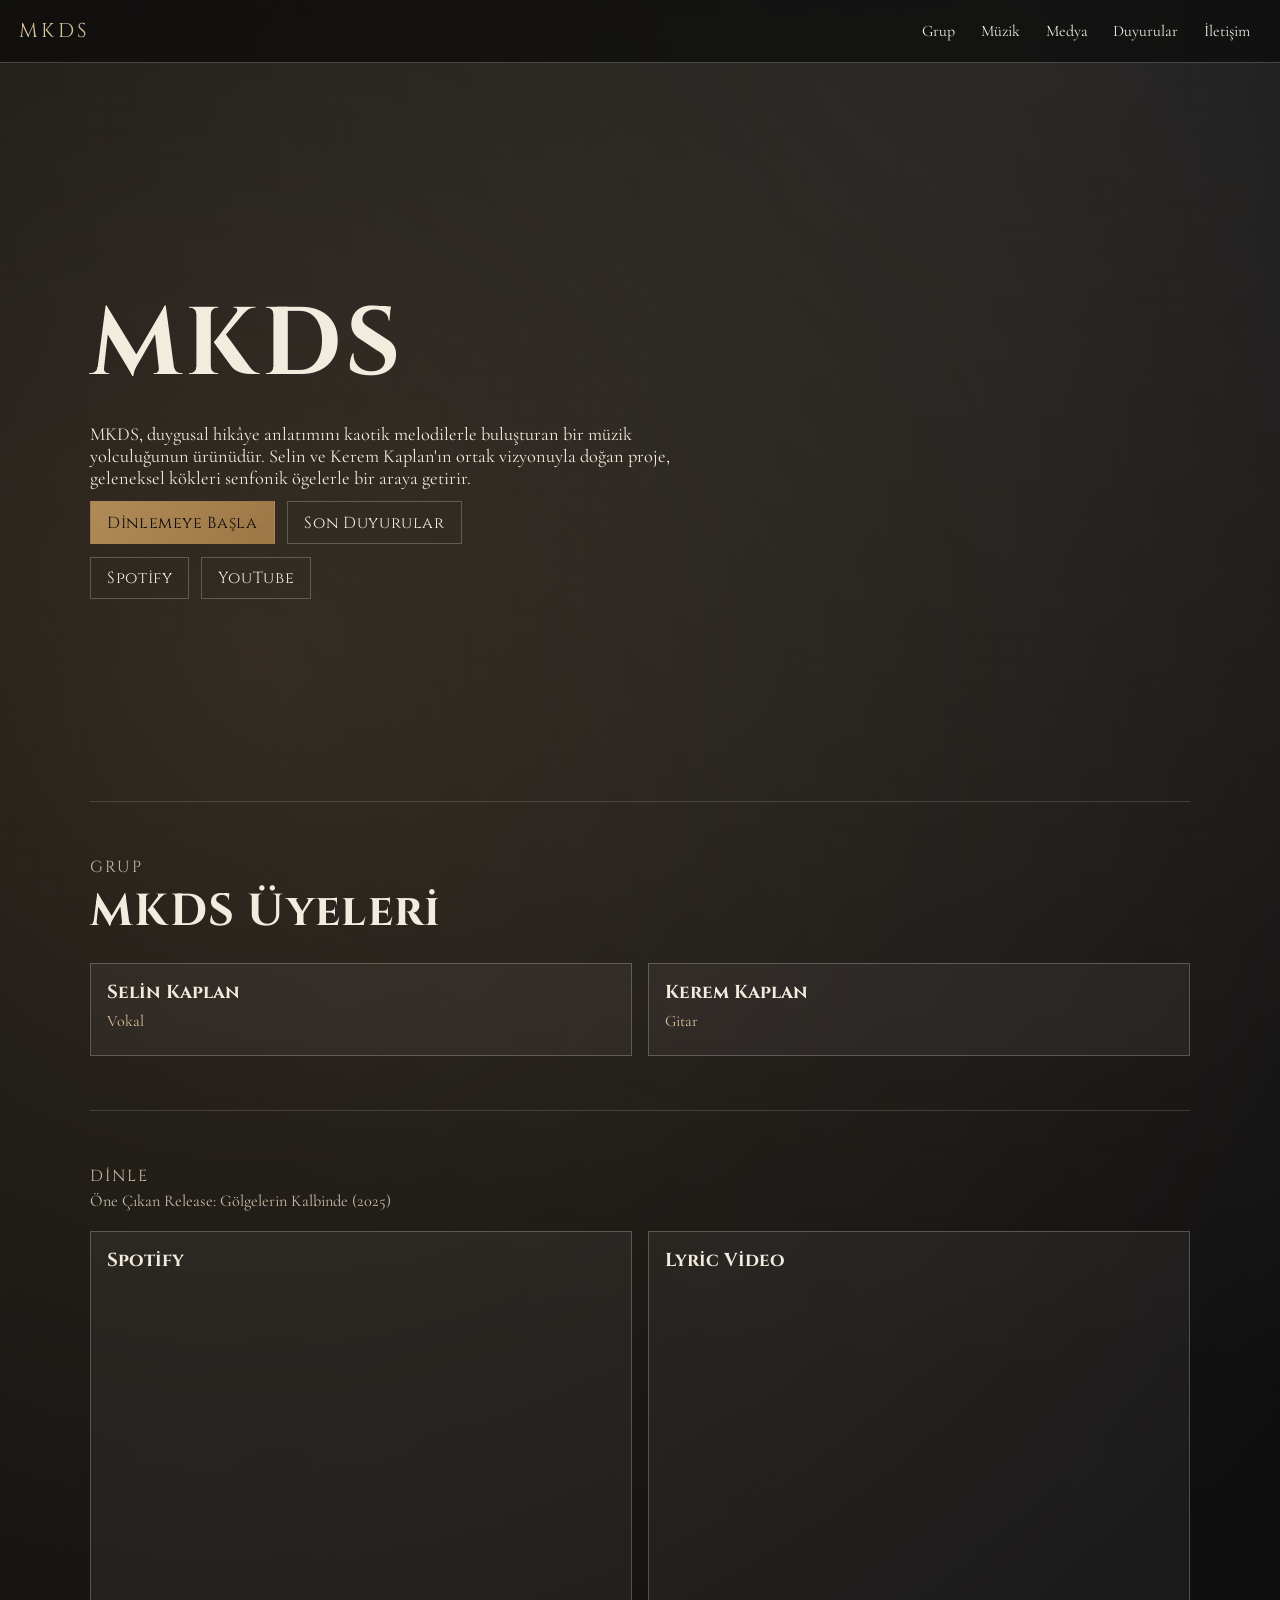
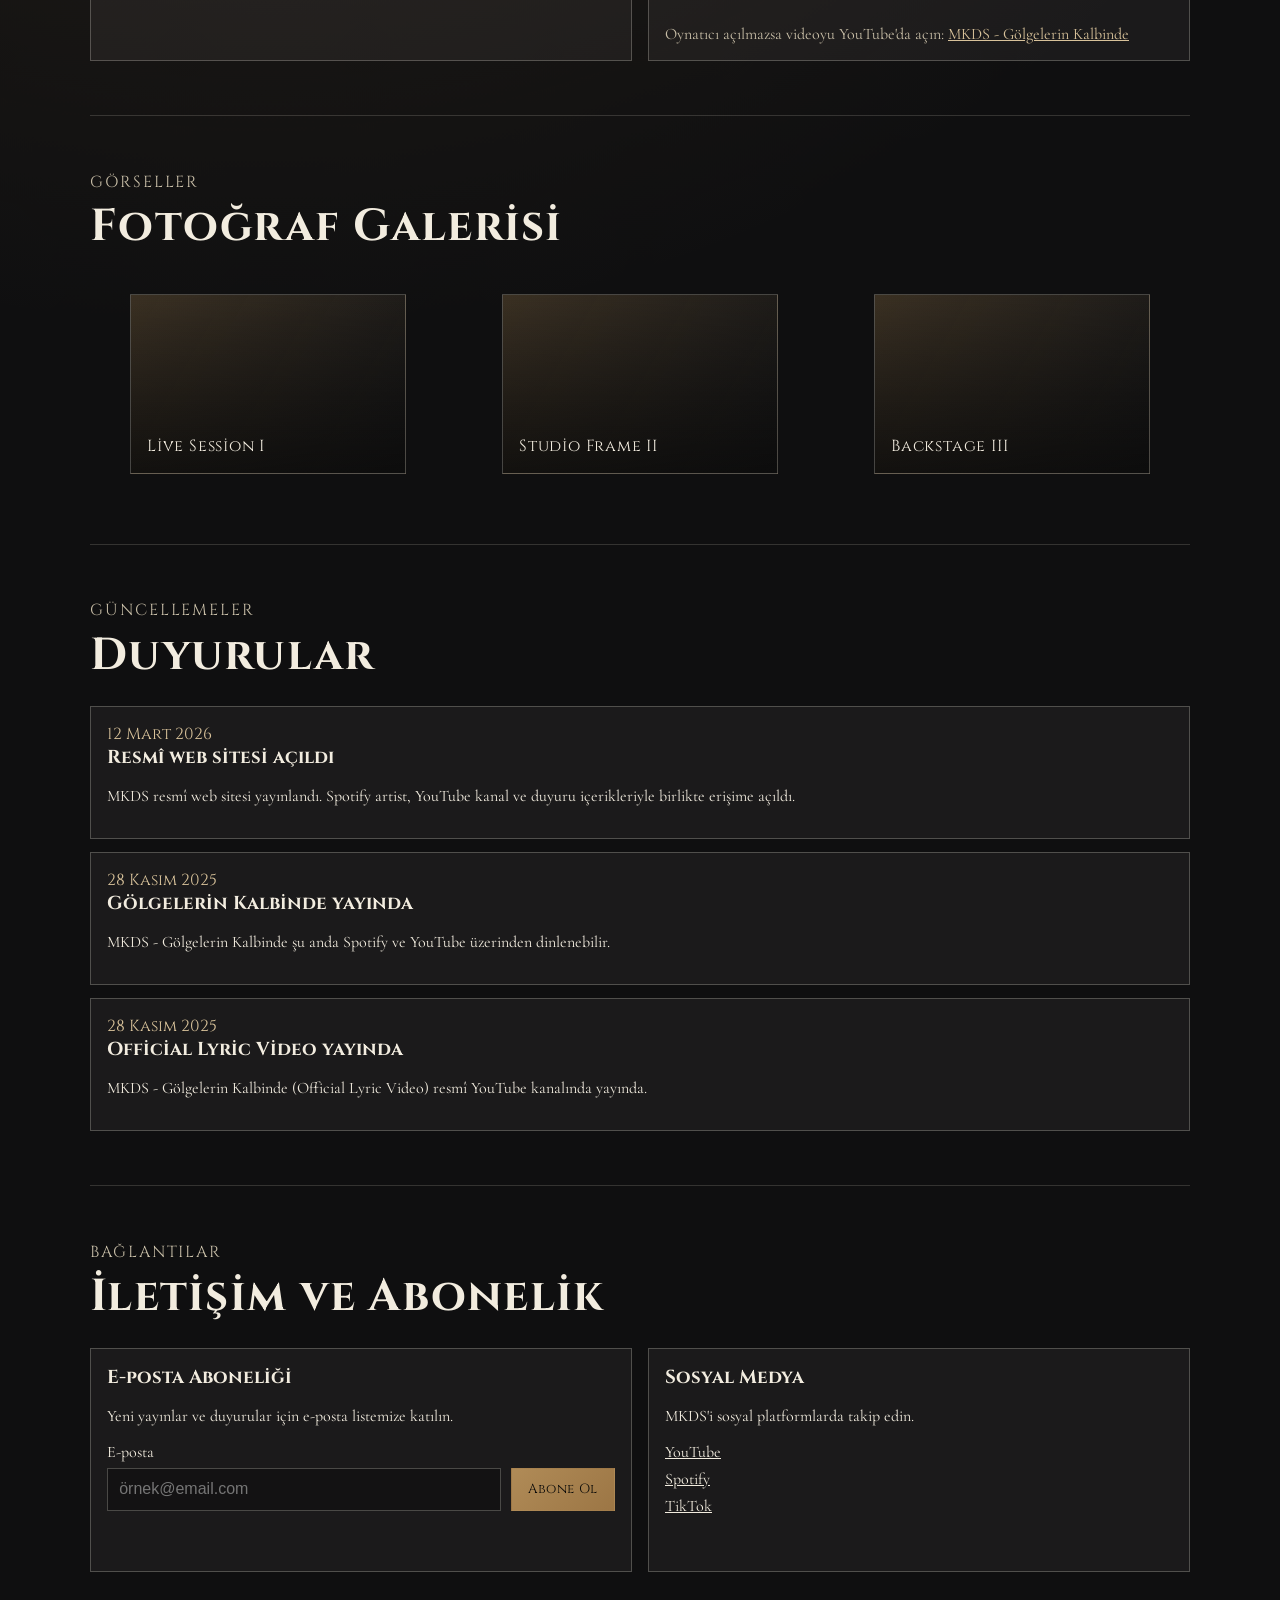
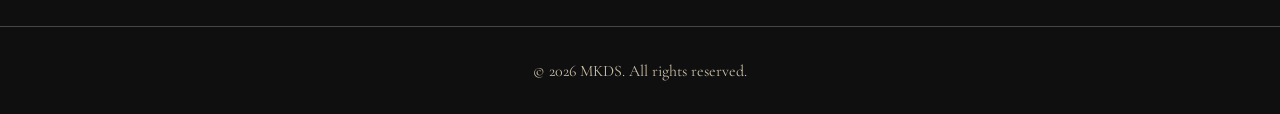
==== index.html @ f1f8e4e7 "init" ====
<!DOCTYPE html>
<html lang="tr">
  <head>
    <meta charset="UTF-8" />
    <meta name="viewport" content="width=device-width, initial-scale=1.0" />
    <title>MKDS | Official Website</title>
    <meta
      name="description"
      content="MKDS resmî web sitesi. Senfonik Rock, Metal ve Gothic Rock sound'unu modern, lüks ve minimalist bir estetikle keşfedin. Güncel release: Gölgelerin Kalbinde."
    />
    <meta property="og:title" content="MKDS | Official Website" />
    <meta
      property="og:description"
      content="Kerem Kaplan ve Selin Kaplan'dan oluşan MKDS'nin resmî web sitesi."
    />
    <meta property="og:type" content="website" />
    <link rel="preconnect" href="https://fonts.googleapis.com" />
    <link rel="preconnect" href="https://fonts.gstatic.com" crossorigin />
    <link
      href="https://fonts.googleapis.com/css2?family=Cinzel:wght@400;600;700&family=Cormorant+Garamond:wght@400;500;600&display=swap"
      rel="stylesheet"
    />
    <link rel="stylesheet" href="styles.css" />
  </head>
  <body>
    <div class="page-noise" aria-hidden="true"></div>

    <header class="site-header">
      <a class="brand" href="#home" aria-label="MKDS Ana Sayfa">MKDS</a>
      <button class="menu-toggle" aria-label="Menüyü aç" aria-expanded="false">Menü</button>
      <nav class="site-nav" id="site-nav">
        <a href="#about">Grup</a>
        <a href="#music">Müzik</a>
        <a href="#media">Medya</a>
        <a href="#news">Duyurular</a>
        <a href="#contact">İletişim</a>
      </nav>
    </header>

    <main>
      <section id="home" class="hero">
        <h1>MKDS</h1>
        <p class="intro">
          MKDS, duygusal hikâye anlatımını kaotik melodilerle buluşturan bir
          müzik yolculuğunun ürünüdür. Selin ve Kerem Kaplan'ın ortak
          vizyonuyla doğan proje, geleneksel kökleri senfonik ögelerle bir
          araya getirir.
        </p>
        <div class="hero-actions">
          <a class="btn btn-primary" href="#music" data-scroll="center">Dinlemeye Başla</a>
          <a class="btn btn-ghost" href="#news">Son Duyurular</a>
        </div>
        <div class="stream-links">
          <a
            class="btn btn-ghost"
            href="https://open.spotify.com/artist/7FyP5l0zH3TikS6r4cDyst"
            target="_blank"
            rel="noopener noreferrer"
            >Spotify</a
          >
          <a
            class="btn btn-ghost"
            href="https://www.youtube.com/@MKDSresmi"
            target="_blank"
            rel="noopener noreferrer"
            >YouTube</a
          >
        </div>
      </section>

      <section id="about" class="section section-about">
        <div class="section-head">
          <p class="kicker">Grup</p>
          <h2>MKDS Üyeleri</h2>
        </div>
        <div class="members-grid">
          <article class="member-card">
            <h3>Selin Kaplan</h3>
            <p class="role">Vokal</p>
          </article>
          <article class="member-card">
            <h3>Kerem Kaplan</h3>
            <p class="role">Gitar</p>
          </article>
        </div>
      </section>

      <section id="music" class="section section-music">
        <div class="section-head">
          <p class="kicker">Dinle</p>
          <p class="statline">
            Öne Çıkan Release: Gölgelerin Kalbinde (2025)
          </p>
        </div>

        <div class="players-grid">
          <article class="player-card">
            <h3>Spotify</h3>
            <iframe
              title="MKDS Spotify Player"
              src="https://open.spotify.com/embed/artist/7FyP5l0zH3TikS6r4cDyst?utm_source=generator"
              allow="autoplay; clipboard-write; encrypted-media; fullscreen; picture-in-picture"
              loading="lazy"
            ></iframe>
          </article>

          <article class="player-card">
            <h3>Lyric Video</h3>
            <iframe
              title="MKDS YouTube Video Oynatıcı"
              src="https://www.youtube.com/embed/zkQ07N_m800?rel=0&modestbranding=1&playsinline=1"
              allow="accelerometer; autoplay; clipboard-write; encrypted-media; gyroscope; picture-in-picture; web-share"
              loading="lazy"
            ></iframe>
            <p class="player-note">
              Oynatıcı açılmazsa videoyu YouTube'da açın:
              <a
                href="https://youtu.be/zkQ07N_m800?si=PoK_KjJR5RHM0DH9"
                target="_blank"
                rel="noopener noreferrer"
                >MKDS - Gölgelerin Kalbinde</a
              >
            </p>
          </article>
        </div>
      </section>

      <section id="media" class="section section-media">
        <div class="section-head">
          <p class="kicker">Görseller</p>
          <h2>Fotoğraf Galerisi</h2>
        </div>
        <div class="gallery-grid" aria-label="MKDS görsel galerisi">
          <figure class="media-tile"><figcaption>Live Session I</figcaption></figure>
          <figure class="media-tile"><figcaption>Studio Frame II</figcaption></figure>
          <figure class="media-tile"><figcaption>Backstage III</figcaption></figure>
        </div>
      </section>

      <section id="news" class="section section-news">
        <div class="section-head">
          <p class="kicker">Güncellemeler</p>
          <h2>Duyurular</h2>
        </div>
        <div class="news-list" id="news-list"></div>
      </section>

      <section id="contact" class="section section-contact">
        <div class="section-head">
          <p class="kicker">Bağlantılar</p>
          <h2>İletişim ve Abonelik</h2>
        </div>

        <div class="contact-grid">
          <article class="contact-card">
            <h3>E-posta Aboneliği</h3>
            <p>Yeni yayınlar ve duyurular için e-posta listemize katılın.</p>
            <form id="subscribe-form" novalidate>
              <label for="email">E-posta</label>
              <div class="field-row">
                <input
                  id="email"
                  type="email"
                  name="email"
                  placeholder="örnek@email.com"
                  required
                />
                <button type="submit" class="btn btn-primary">Abone Ol</button>
              </div>
              <p id="form-feedback" aria-live="polite"></p>
            </form>
          </article>

          <article class="contact-card">
            <h3>Sosyal Medya</h3>
            <p>MKDS'i sosyal platformlarda takip edin.</p>
            <ul class="social-list">
              <li>
                <a
                  href="https://www.youtube.com/@MKDSresmi"
                  target="_blank"
                  rel="noopener noreferrer"
                  aria-label="YouTube"
                  >YouTube</a
                >
              </li>
              <li>
                <a
                  href="https://open.spotify.com/artist/7FyP5l0zH3TikS6r4cDyst"
                  target="_blank"
                  rel="noopener noreferrer"
                  aria-label="Spotify"
                  >Spotify</a
                >
              </li>
              <li>
                <a
                  href="https://tiktok.com/@mkdsresmi"
                  target="_blank"
                  rel="noopener noreferrer"
                  aria-label="TikTok"
                  >TikTok</a
                >
              </li>
            </ul>
          </article>
        </div>
      </section>
    </main>

    <footer class="site-footer">
      <p>© 2026 MKDS. All rights reserved.</p>
    </footer>

    <script src="script.js"></script>
  </body>
</html>
---- styles.css ----
:root {
  --bg-main: #0f0f10;
  --bg-soft: #171719;
  --panel: rgba(240, 235, 223, 0.05);
  --line: rgba(240, 235, 223, 0.25);
  --text-main: #f2ecdf;
  --text-muted: #c9bfa8;
  --accent: #b08b57;
  --accent-2: #d8c29a;
  --danger: #d36363;
  --success: #7ab67a;
}

* {
  box-sizing: border-box;
}

html,
body {
  margin: 0;
  padding: 0;
  background:
    radial-gradient(circle at 20% 20%, rgba(176, 139, 87, 0.2), transparent 45%),
    radial-gradient(circle at 80% 0%, rgba(120, 120, 120, 0.2), transparent 40%),
    var(--bg-main);
  color: var(--text-main);
  font-family: "Cormorant Garamond", serif;
  scroll-behavior: smooth;
}

.page-noise {
  position: fixed;
  inset: 0;
  pointer-events: none;
  opacity: 0.15;
  background-image: radial-gradient(rgba(255, 255, 255, 0.08) 0.6px, transparent 0.6px);
  background-size: 3px 3px;
}

.site-header {
  position: sticky;
  top: 0;
  z-index: 30;
  display: flex;
  align-items: center;
  justify-content: space-between;
  padding: 0.9rem 1.2rem;
  backdrop-filter: blur(8px);
  background: rgba(10, 10, 10, 0.7);
  border-bottom: 1px solid var(--line);
}

.brand {
  font-family: "Cinzel", serif;
  font-size: 1.25rem;
  letter-spacing: 0.2rem;
  text-decoration: none;
  color: var(--accent-2);
}

.menu-toggle {
  border: 1px solid var(--line);
  color: var(--text-main);
  background: transparent;
  padding: 0.4rem 0.7rem;
  font-family: "Cinzel", serif;
  text-transform: uppercase;
}

.site-nav {
  position: absolute;
  right: 1.2rem;
  top: 3.4rem;
  display: none;
  flex-direction: column;
  background: var(--bg-soft);
  border: 1px solid var(--line);
  min-width: 170px;
}

.site-nav.open {
  display: flex;
}

.site-nav a {
  color: var(--text-main);
  text-decoration: none;
  padding: 0.65rem 0.9rem;
  border-bottom: 1px solid rgba(240, 235, 223, 0.08);
}

.site-nav a:hover {
  background: rgba(176, 139, 87, 0.12);
}

main {
  width: min(1100px, 92%);
  margin: 0 auto;
}

.hero {
  min-height: 82vh;
  display: grid;
  align-content: center;
  gap: 0.8rem;
  padding: 2.8rem 0 1.8rem;
}

.kicker {
  margin: 0;
  font-family: "Cinzel", serif;
  color: var(--text-muted);
  letter-spacing: 0.12rem;
  text-transform: uppercase;
}

h1,
h2,
h3 {
  margin: 0;
  font-family: "Cinzel", serif;
}

h1 {
  font-size: clamp(2.8rem, 8vw, 6rem);
  letter-spacing: 0.25rem;
}

h2 {
  font-size: clamp(1.8rem, 4vw, 2.8rem);
  letter-spacing: 0.08rem;
}

.tagline {
  margin: 0;
  color: var(--accent-2);
  font-size: clamp(1rem, 2.4vw, 1.4rem);
}

.intro {
  margin: 0;
  max-width: 620px;
  font-size: 1.15rem;
}

.hero-actions {
  display: flex;
  flex-wrap: wrap;
  gap: 0.8rem;
}

.stream-links {
  display: flex;
  flex-wrap: wrap;
  gap: 0.7rem;
}

.btn {
  text-decoration: none;
  border: 1px solid var(--line);
  padding: 0.58rem 1rem;
  color: var(--text-main);
  font-family: "Cinzel", serif;
  letter-spacing: 0.04rem;
}

.btn-primary {
  background: linear-gradient(135deg, var(--accent), #9c7645);
  color: #0c0b09;
  border-color: transparent;
}

.btn-ghost {
  background: transparent;
}

.section {
  padding: 3.4rem 0;
  border-top: 1px solid rgba(240, 235, 223, 0.16);
  scroll-margin-top: 88px;
}

#music {
  scroll-margin-top: 88px;
}

.section-head {
  margin-bottom: 1.3rem;
  display: grid;
  gap: 0.2rem;
}

.statline {
  margin: 0;
  color: var(--text-muted);
  font-size: 1.02rem;
}

.members-grid,
.players-grid,
.gallery-grid,
.contact-grid {
  display: grid;
  gap: 1rem;
}

.member-card,
.player-card,
.contact-card,
.media-tile,
.news-item {
  border: 1px solid var(--line);
  background: var(--panel);
  padding: 1rem;
}

.role {
  color: var(--accent-2);
  margin: 0.35rem 0 0.5rem;
}

.player-card iframe {
  width: 100%;
  border: 0;
  min-height: 320px;
  margin-top: 0.8rem;
}

.player-note {
  margin: 0.8rem 0 0;
  color: var(--text-muted);
}

.player-note a {
  color: var(--accent-2);
}

.gallery-grid {
  grid-template-columns: repeat(1, minmax(0, 1fr));
}

.media-tile {
  min-height: 180px;
  display: grid;
  align-content: end;
  background:
    linear-gradient(180deg, rgba(10, 10, 10, 0.1), rgba(10, 10, 10, 0.8)),
    linear-gradient(120deg, rgba(176, 139, 87, 0.3), rgba(255, 255, 255, 0.03));
}

.media-tile figcaption {
  font-family: "Cinzel", serif;
  letter-spacing: 0.05rem;
}

.news-list {
  display: grid;
  gap: 0.8rem;
}

.news-item time {
  color: var(--accent-2);
  font-family: "Cinzel", serif;
}

.field-row {
  margin-top: 0.4rem;
  display: grid;
  grid-template-columns: 1fr;
  gap: 0.6rem;
}

input[type="email"] {
  width: 100%;
  border: 1px solid var(--line);
  background: rgba(10, 10, 10, 0.45);
  color: var(--text-main);
  padding: 0.7rem;
  font-size: 1rem;
}

#form-feedback {
  min-height: 1.2rem;
  margin-top: 0.55rem;
}

#form-feedback.error {
  color: var(--danger);
}

#form-feedback.success {
  color: var(--success);
}

.social-list {
  margin: 0;
  padding: 0;
  list-style: none;
  display: grid;
  gap: 0.45rem;
}

.social-list a {
  color: var(--text-main);
}

.site-footer {
  border-top: 1px solid var(--line);
  padding: 1.1rem;
  text-align: center;
  color: var(--text-muted);
}

@media (min-width: 760px) {
  .menu-toggle {
    display: none;
  }

  .site-nav {
    position: static;
    display: flex;
    flex-direction: row;
    gap: 0.2rem;
    border: 0;
    min-width: auto;
    background: transparent;
  }

  .site-nav a {
    border: 0;
    padding: 0.4rem 0.7rem;
  }

  .members-grid,
  .players-grid,
  .contact-grid {
    grid-template-columns: repeat(2, minmax(0, 1fr));
  }

  .gallery-grid {
    grid-template-columns: repeat(3, minmax(0, 1fr));
  }

  .field-row {
    grid-template-columns: 1fr auto;
  }
}
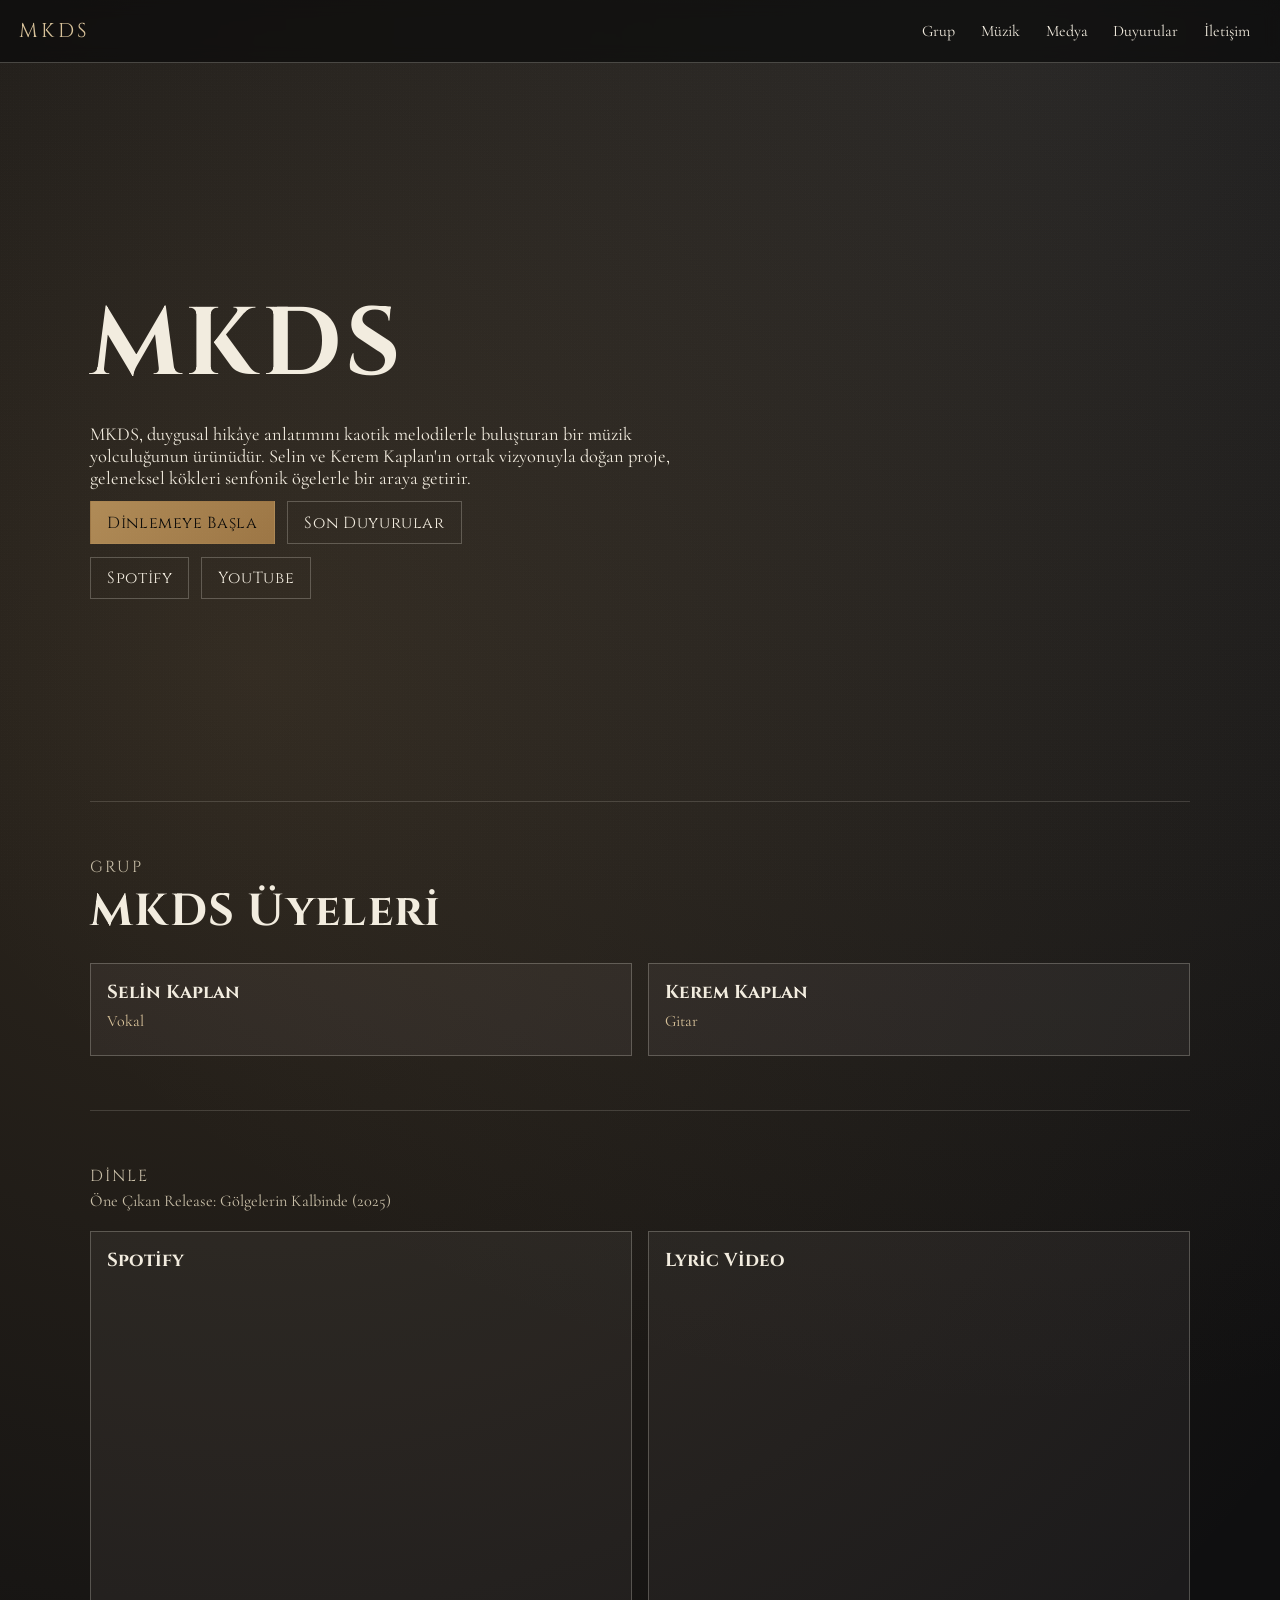
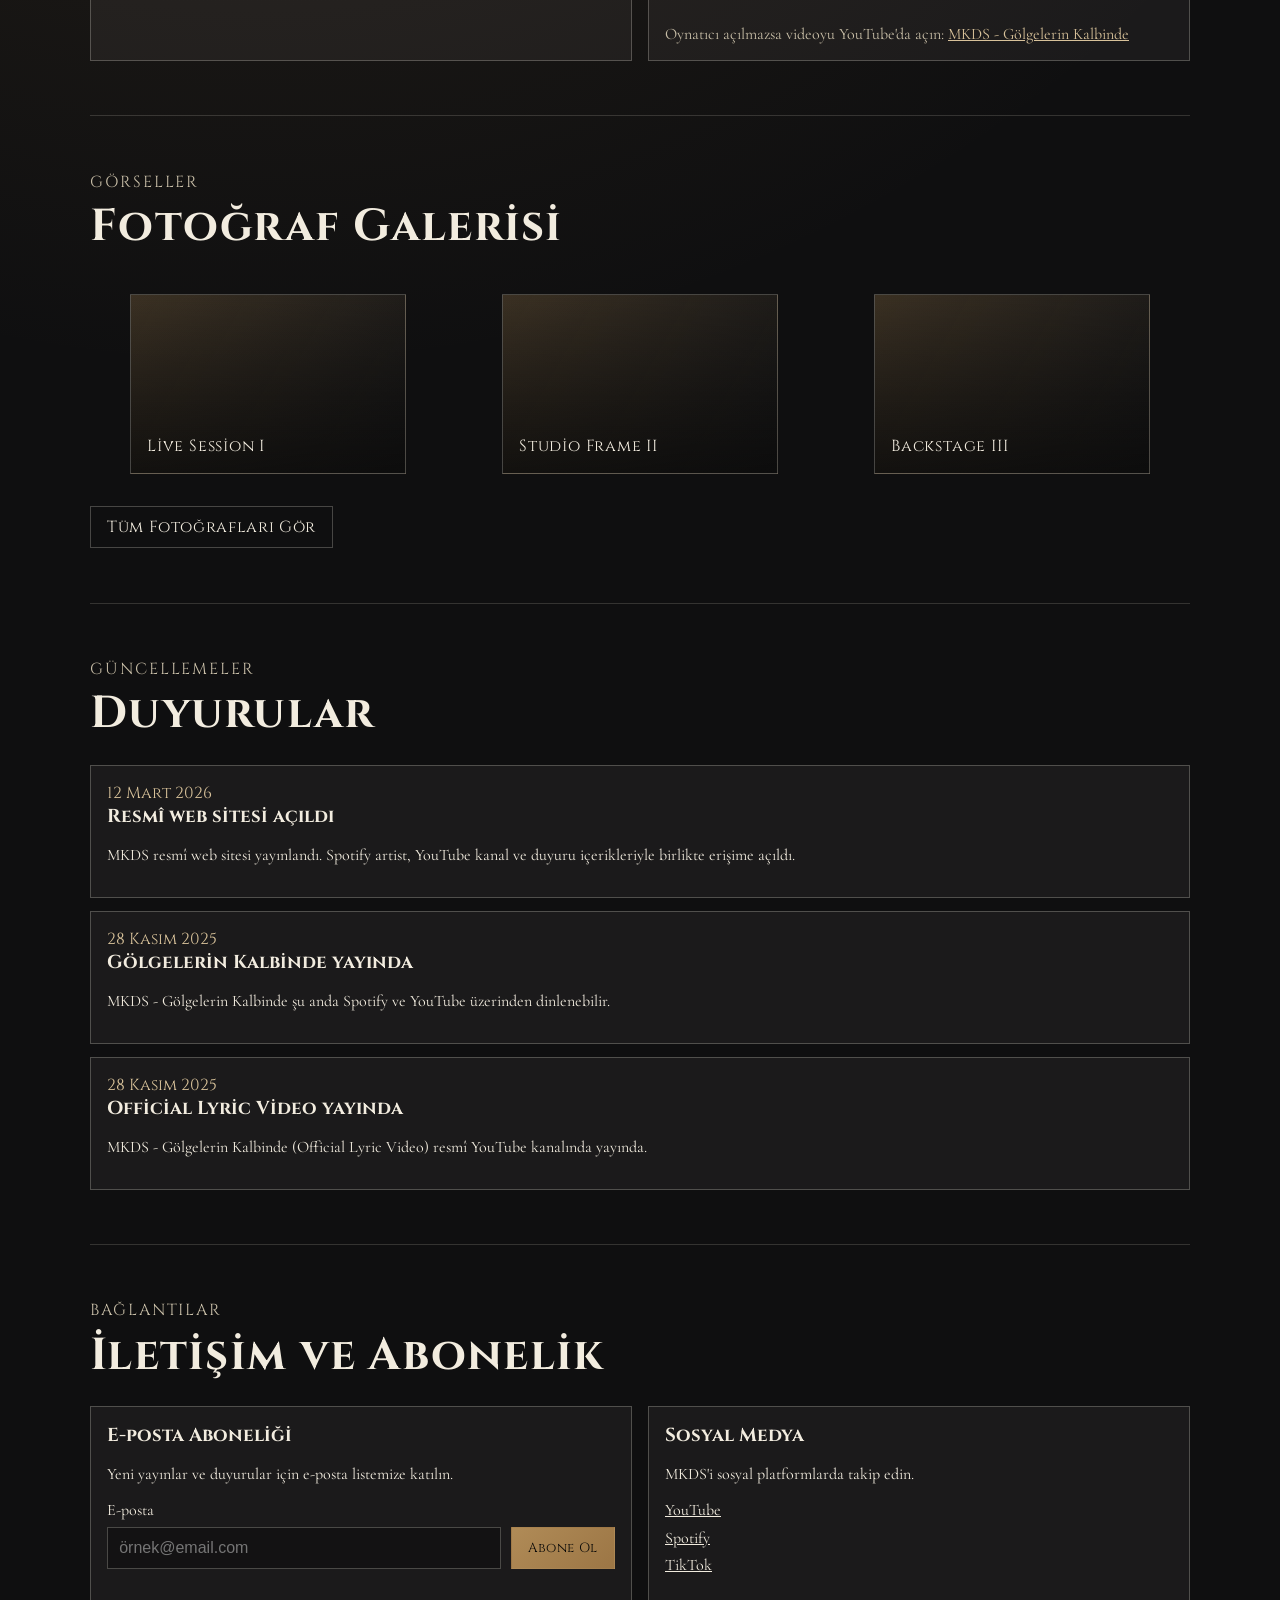
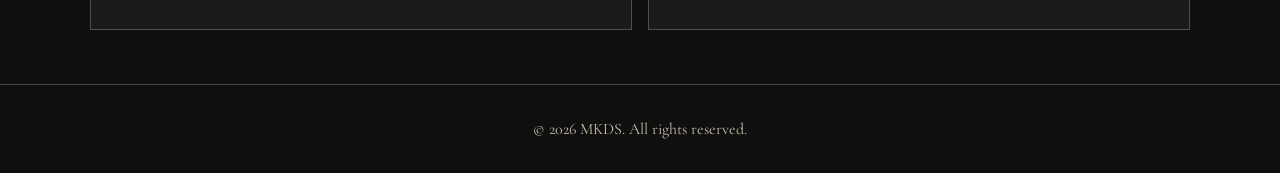
==== commit 9615760f: "Add photo gallery page and enhance gallery section with links and styles" ====
--- a/index.html
+++ b/index.html
@@ -131,10 +131,17 @@
           <h2>Fotoğraf Galerisi</h2>
         </div>
         <div class="gallery-grid" aria-label="MKDS görsel galerisi">
-          <figure class="media-tile"><figcaption>Live Session I</figcaption></figure>
-          <figure class="media-tile"><figcaption>Studio Frame II</figcaption></figure>
-          <figure class="media-tile"><figcaption>Backstage III</figcaption></figure>
-        </div>
+          <a class="media-link" href="gallery.html" aria-label="Fotoğraf galerisine git">
+            <figure class="media-tile"><figcaption>Live Session I</figcaption></figure>
+          </a>
+          <a class="media-link" href="gallery.html" aria-label="Fotoğraf galerisine git">
+            <figure class="media-tile"><figcaption>Studio Frame II</figcaption></figure>
+          </a>
+          <a class="media-link" href="gallery.html" aria-label="Fotoğraf galerisine git">
+            <figure class="media-tile"><figcaption>Backstage III</figcaption></figure>
+          </a>
+        </div>
+        <a class="btn btn-ghost media-cta" href="gallery.html">Tüm Fotoğrafları Gör</a>
       </section>
 
       <section id="news" class="section section-news">
--- a/styles.css
+++ b/styles.css
@@ -239,6 +239,25 @@
   grid-template-columns: repeat(1, minmax(0, 1fr));
 }
 
+.media-link {
+  text-decoration: none;
+  color: inherit;
+}
+
+.media-link .media-tile {
+  transition: transform 220ms ease, border-color 220ms ease;
+}
+
+.media-link:hover .media-tile {
+  transform: translateY(-4px);
+  border-color: var(--accent-2);
+}
+
+.media-cta {
+  display: inline-block;
+  margin-top: 1rem;
+}
+
 .media-tile {
   min-height: 180px;
   display: grid;
@@ -309,6 +328,36 @@
   padding: 1.1rem;
   text-align: center;
   color: var(--text-muted);
+}
+
+.gallery-page {
+  width: min(1200px, 92%);
+  margin: 0 auto;
+  padding: 2.6rem 0 3.2rem;
+}
+
+.gallery-page-grid {
+  display: grid;
+  gap: 1rem;
+  grid-template-columns: repeat(1, minmax(0, 1fr));
+}
+
+.gallery-photo {
+  margin: 0;
+  border: 1px solid var(--line);
+  background: var(--panel);
+  min-height: 220px;
+  display: grid;
+  align-content: end;
+  padding: 1rem;
+  background-image:
+    linear-gradient(180deg, rgba(10, 10, 10, 0.12), rgba(10, 10, 10, 0.78)),
+    linear-gradient(125deg, rgba(176, 139, 87, 0.32), rgba(255, 255, 255, 0.03));
+}
+
+.gallery-photo figcaption {
+  font-family: "Cinzel", serif;
+  letter-spacing: 0.05rem;
 }
 
 @media (min-width: 760px) {
@@ -341,6 +390,10 @@
     grid-template-columns: repeat(3, minmax(0, 1fr));
   }
 
+  .gallery-page-grid {
+    grid-template-columns: repeat(3, minmax(0, 1fr));
+  }
+
   .field-row {
     grid-template-columns: 1fr auto;
   }
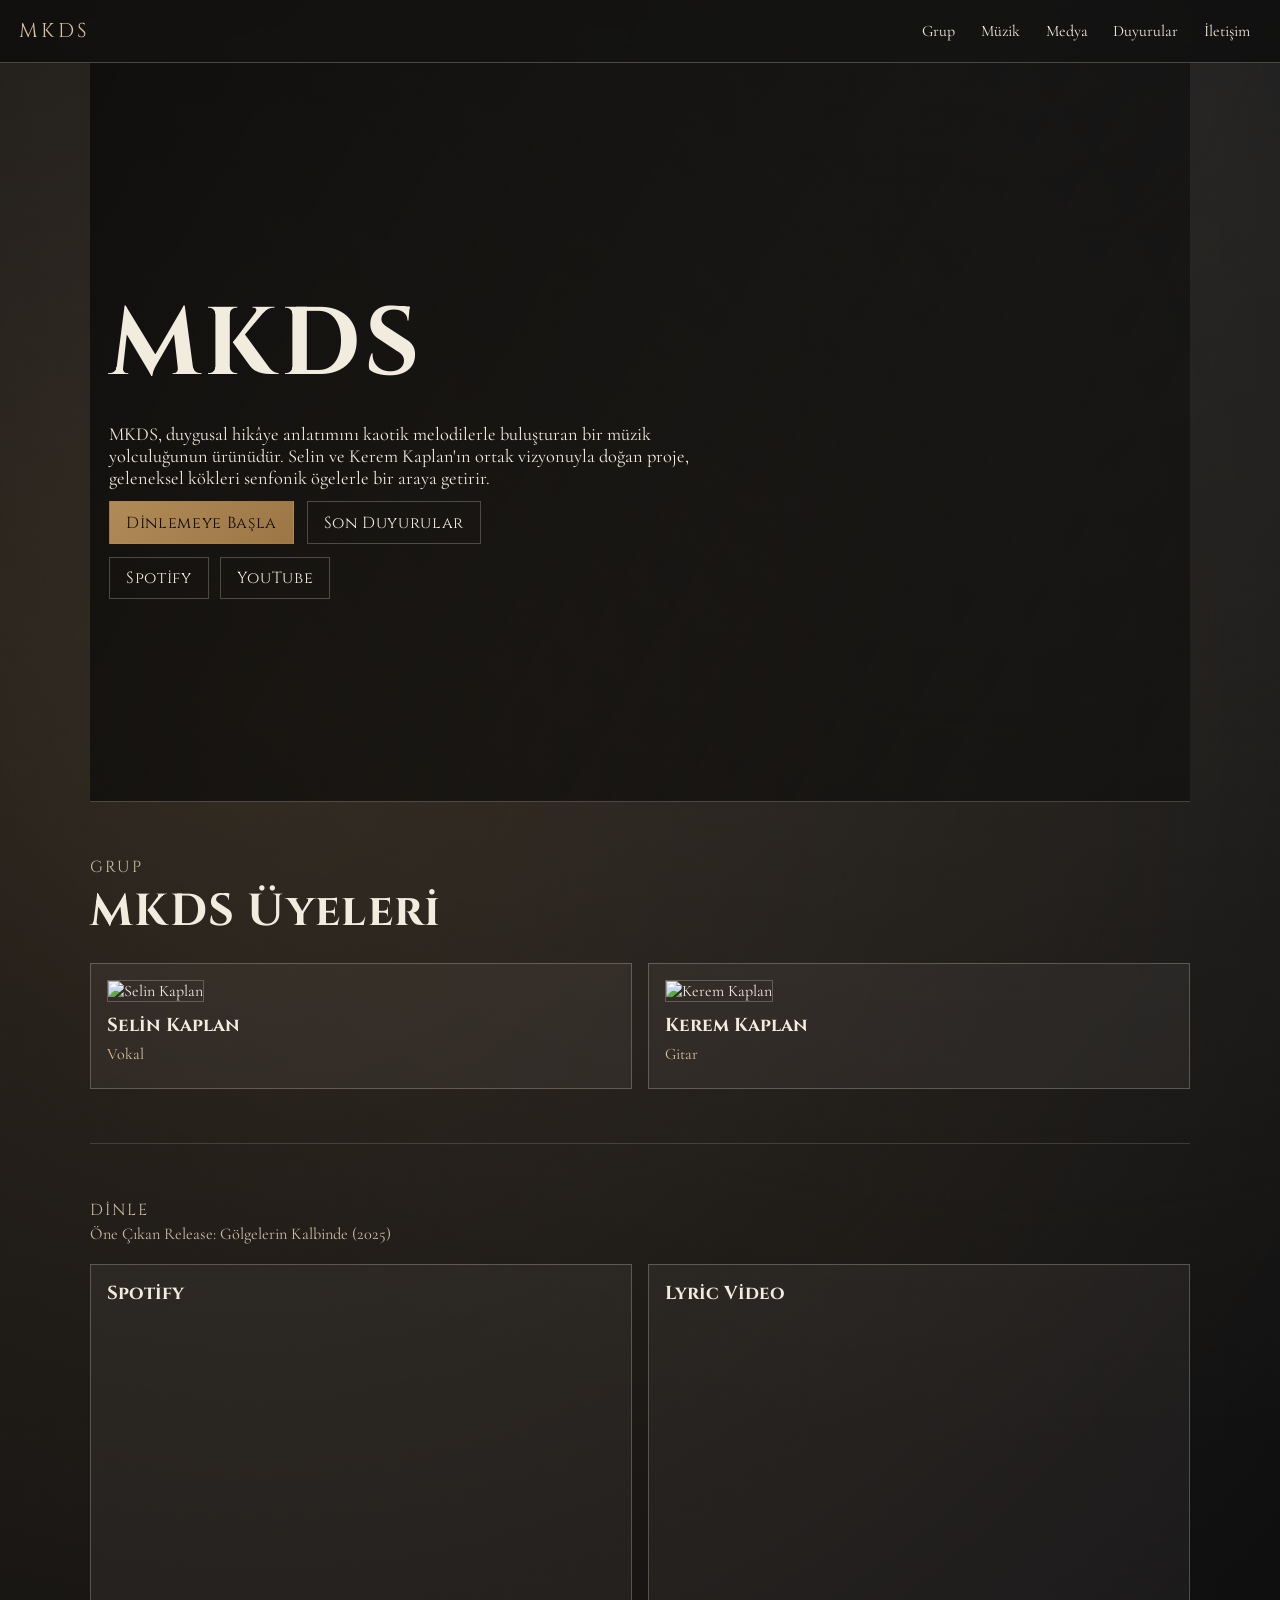
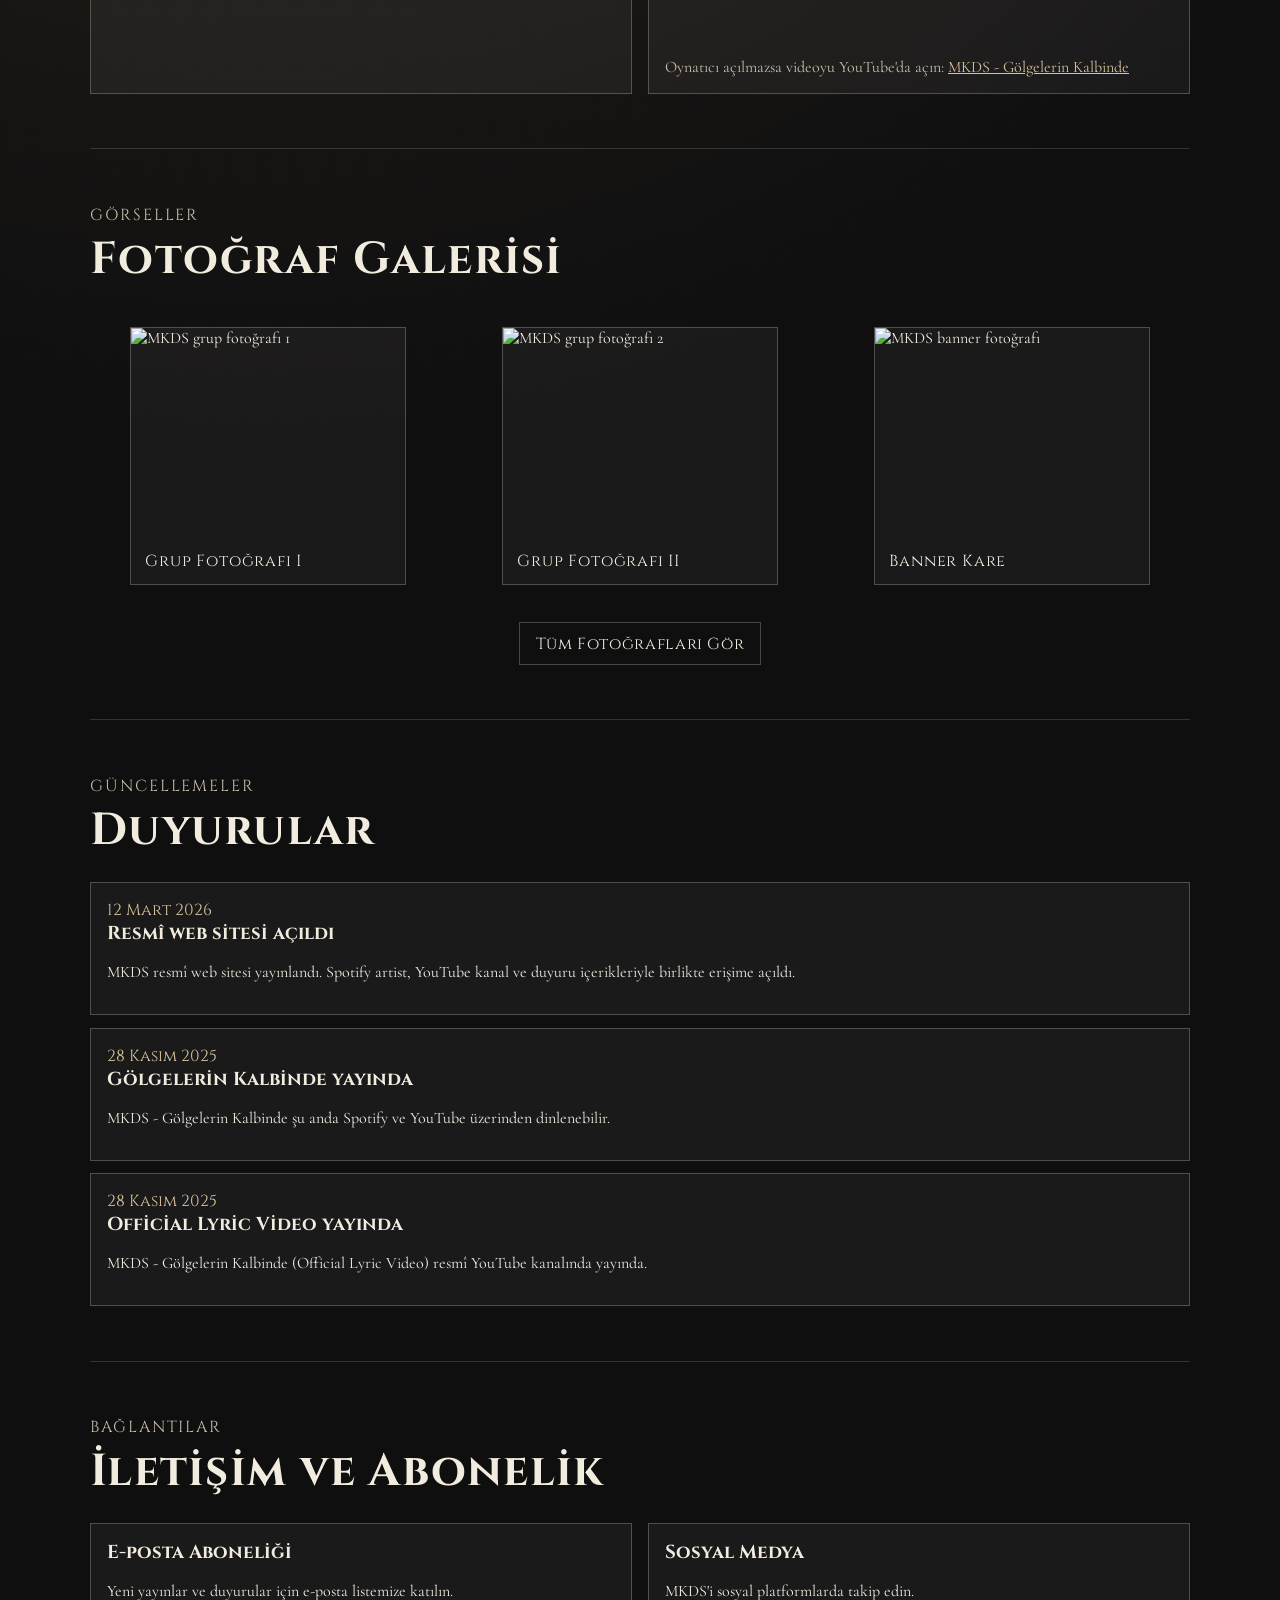
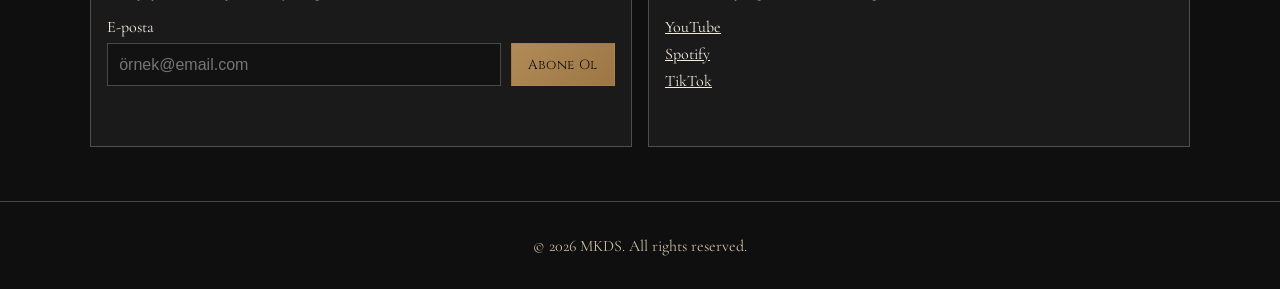
==== commit 5c623804: "Update gallery and index pages with new images and styles" ====
--- a/index.html
+++ b/index.html
@@ -75,10 +75,22 @@
         </div>
         <div class="members-grid">
           <article class="member-card">
+            <img
+              class="member-photo"
+              src="assets/images/selin-kaplan.png"
+              alt="Selin Kaplan"
+              loading="lazy"
+            />
             <h3>Selin Kaplan</h3>
             <p class="role">Vokal</p>
           </article>
           <article class="member-card">
+            <img
+              class="member-photo"
+              src="assets/images/kerem-kaplan.png"
+              alt="Kerem Kaplan"
+              loading="lazy"
+            />
             <h3>Kerem Kaplan</h3>
             <p class="role">Gitar</p>
           </article>
@@ -132,13 +144,22 @@
         </div>
         <div class="gallery-grid" aria-label="MKDS görsel galerisi">
           <a class="media-link" href="gallery.html" aria-label="Fotoğraf galerisine git">
-            <figure class="media-tile"><figcaption>Live Session I</figcaption></figure>
+            <figure class="media-tile">
+              <img src="assets/images/group-1.png" alt="MKDS grup fotoğrafı 1" loading="lazy" />
+              <figcaption>Grup Fotoğrafı I</figcaption>
+            </figure>
           </a>
           <a class="media-link" href="gallery.html" aria-label="Fotoğraf galerisine git">
-            <figure class="media-tile"><figcaption>Studio Frame II</figcaption></figure>
+            <figure class="media-tile">
+              <img src="assets/images/group-2.png" alt="MKDS grup fotoğrafı 2" loading="lazy" />
+              <figcaption>Grup Fotoğrafı II</figcaption>
+            </figure>
           </a>
           <a class="media-link" href="gallery.html" aria-label="Fotoğraf galerisine git">
-            <figure class="media-tile"><figcaption>Backstage III</figcaption></figure>
+            <figure class="media-tile">
+              <img src="assets/images/banner.png" alt="MKDS banner fotoğrafı" loading="lazy" />
+              <figcaption>Banner Kare</figcaption>
+            </figure>
           </a>
         </div>
         <a class="btn btn-ghost media-cta" href="gallery.html">Tüm Fotoğrafları Gör</a>
--- a/styles.css
+++ b/styles.css
@@ -103,7 +103,20 @@
   display: grid;
   align-content: center;
   gap: 0.8rem;
-  padding: 2.8rem 0 1.8rem;
+  padding: 2.8rem 1.2rem 1.8rem;
+  position: relative;
+  isolation: isolate;
+  overflow: hidden;
+}
+
+.hero::before {
+  content: "";
+  position: absolute;
+  inset: 0;
+  z-index: -1;
+  background:
+    linear-gradient(120deg, rgba(8, 8, 8, 0.72), rgba(8, 8, 8, 0.46)),
+    url("assets/images/banner.png") center 32% / cover no-repeat;
 }
 
 .kicker {
@@ -214,6 +227,14 @@
   padding: 1rem;
 }
 
+.member-photo {
+  width: 100%;
+  aspect-ratio: 4 / 5;
+  object-fit: cover;
+  border: 1px solid var(--line);
+  margin-bottom: 0.7rem;
+}
+
 .role {
   color: var(--accent-2);
   margin: 0.35rem 0 0.5rem;
@@ -254,22 +275,30 @@
 }
 
 .media-cta {
-  display: inline-block;
-  margin-top: 1rem;
+  display: block;
+  width: fit-content;
+  margin: 1.35rem auto 0;
 }
 
 .media-tile {
-  min-height: 180px;
-  display: grid;
-  align-content: end;
-  background:
-    linear-gradient(180deg, rgba(10, 10, 10, 0.1), rgba(10, 10, 10, 0.8)),
-    linear-gradient(120deg, rgba(176, 139, 87, 0.3), rgba(255, 255, 255, 0.03));
+  min-height: 0;
+  display: block;
+  overflow: hidden;
+  background: var(--panel);
+  padding: 0;
+}
+
+.media-tile img {
+  width: 100%;
+  height: 210px;
+  object-fit: cover;
+  display: block;
 }
 
 .media-tile figcaption {
   font-family: "Cinzel", serif;
   letter-spacing: 0.05rem;
+  padding: 0.75rem 0.9rem;
 }
 
 .news-list {
@@ -346,18 +375,20 @@
   margin: 0;
   border: 1px solid var(--line);
   background: var(--panel);
-  min-height: 220px;
-  display: grid;
-  align-content: end;
-  padding: 1rem;
-  background-image:
-    linear-gradient(180deg, rgba(10, 10, 10, 0.12), rgba(10, 10, 10, 0.78)),
-    linear-gradient(125deg, rgba(176, 139, 87, 0.32), rgba(255, 255, 255, 0.03));
+  overflow: hidden;
+}
+
+.gallery-photo img {
+  width: 100%;
+  height: 280px;
+  object-fit: cover;
+  display: block;
 }
 
 .gallery-photo figcaption {
   font-family: "Cinzel", serif;
   letter-spacing: 0.05rem;
+  padding: 0.8rem 0.9rem;
 }
 
 @media (min-width: 760px) {
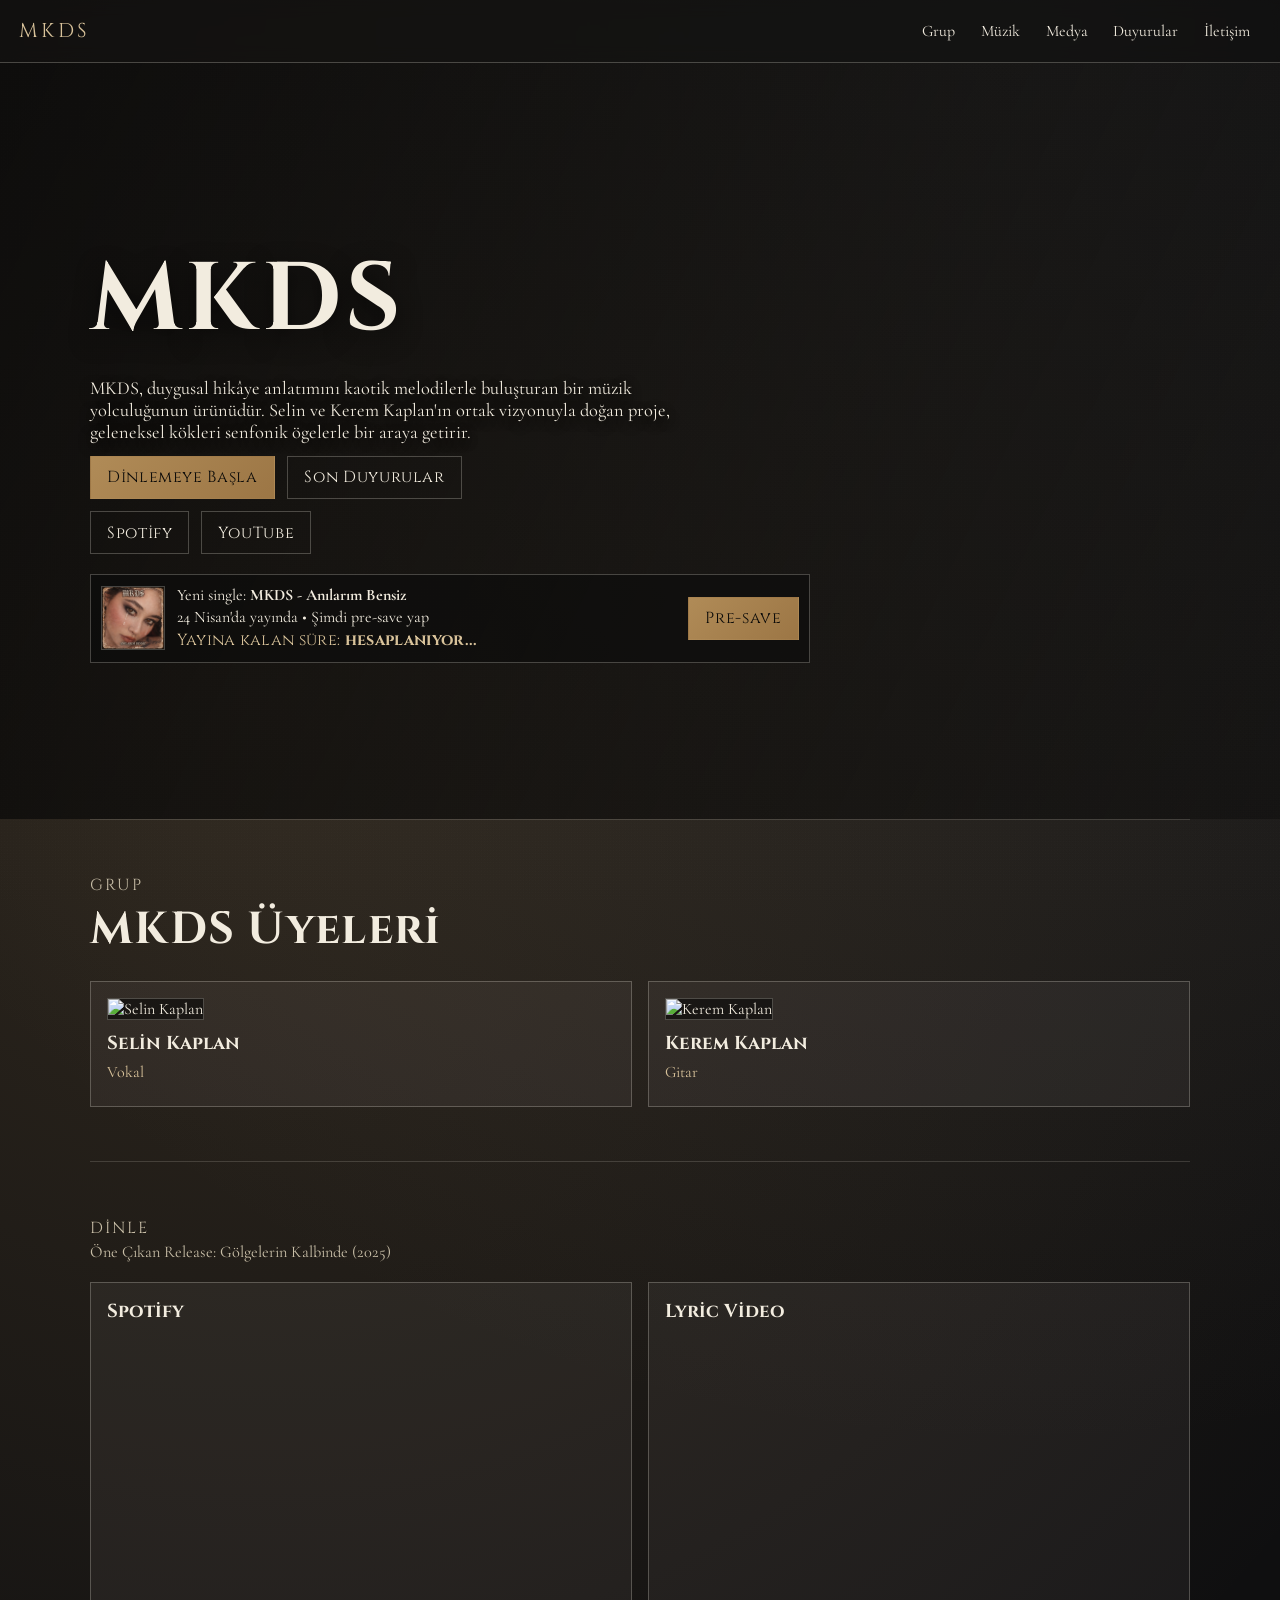
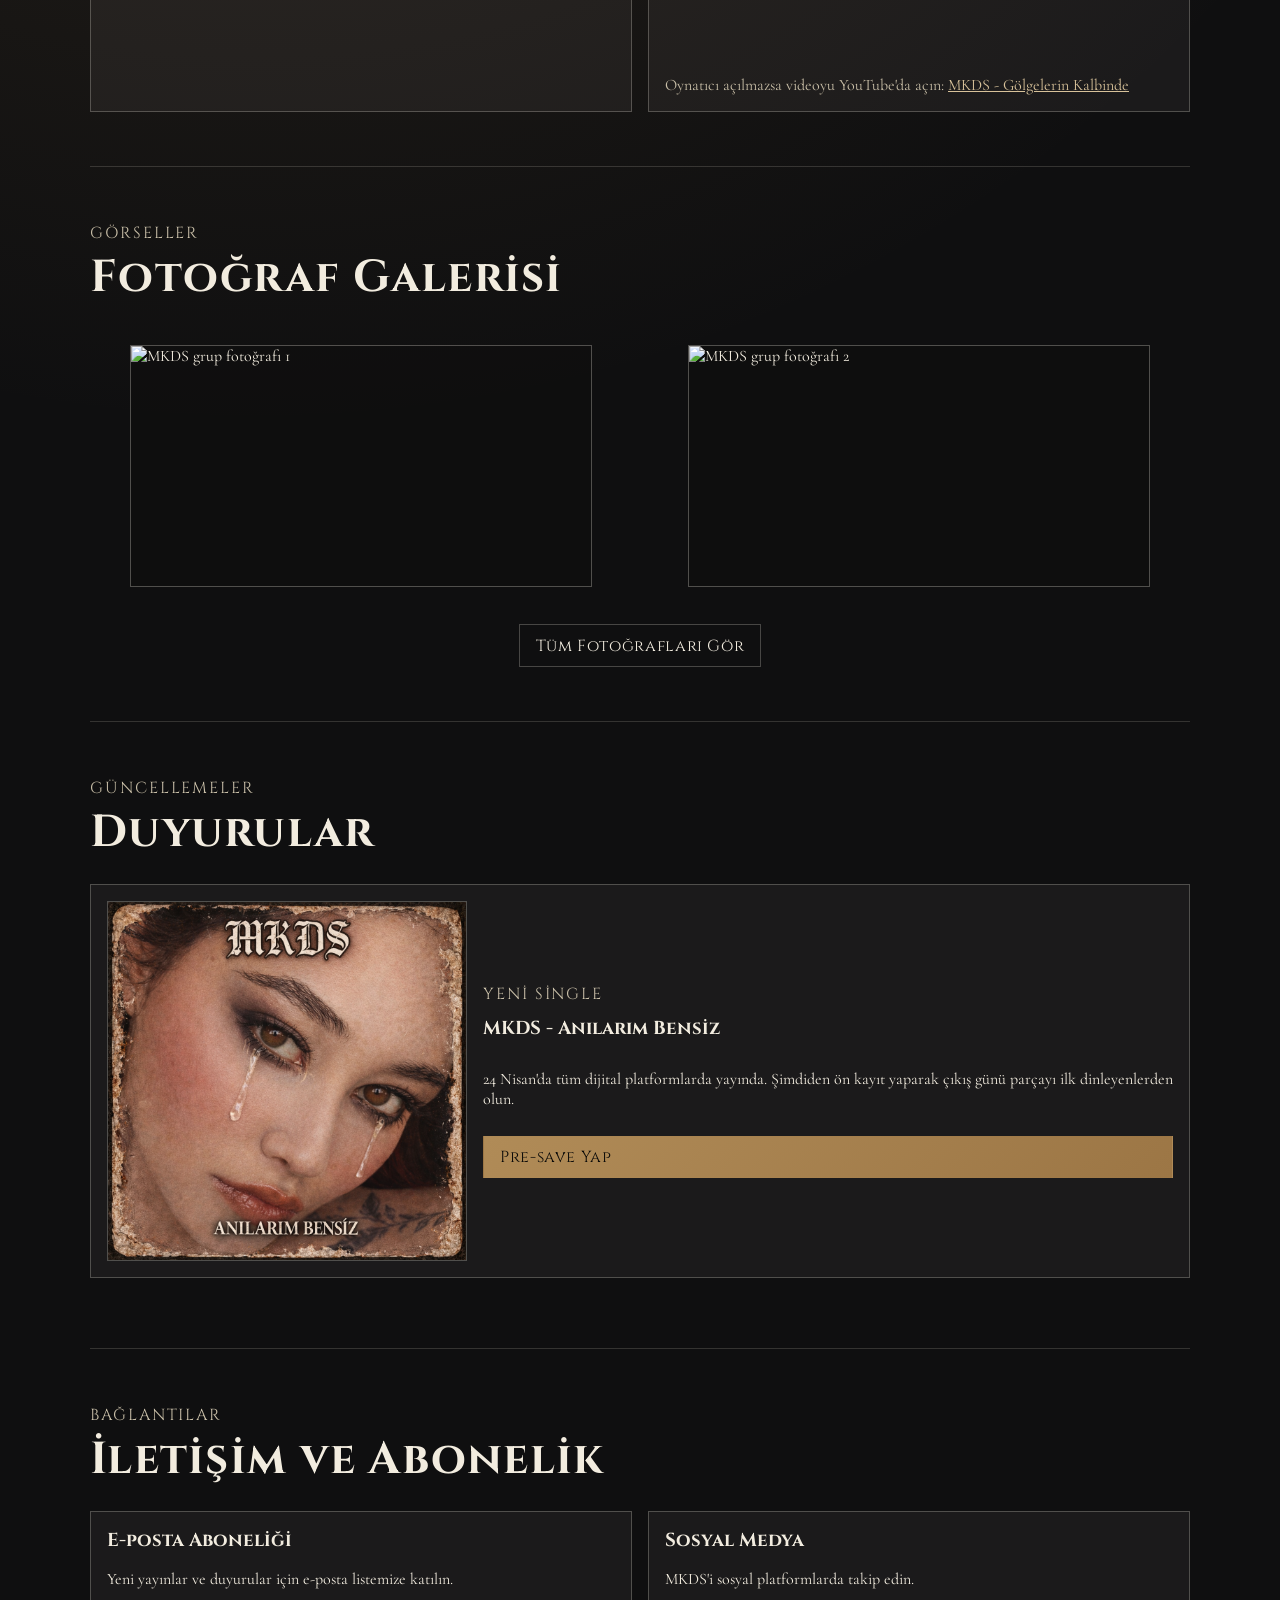
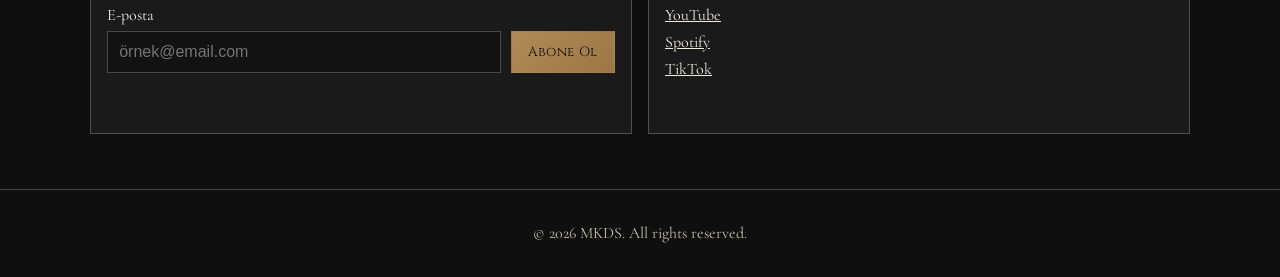
==== commit 4b382cb6: "Enhance homepage layout and add new single announcement; update gallery images and styles" ====
--- a/index.html
+++ b/index.html
@@ -39,32 +39,58 @@
 
     <main>
       <section id="home" class="hero">
-        <h1>MKDS</h1>
-        <p class="intro">
-          MKDS, duygusal hikâye anlatımını kaotik melodilerle buluşturan bir
-          müzik yolculuğunun ürünüdür. Selin ve Kerem Kaplan'ın ortak
-          vizyonuyla doğan proje, geleneksel kökleri senfonik ögelerle bir
-          araya getirir.
-        </p>
-        <div class="hero-actions">
-          <a class="btn btn-primary" href="#music" data-scroll="center">Dinlemeye Başla</a>
-          <a class="btn btn-ghost" href="#news">Son Duyurular</a>
-        </div>
-        <div class="stream-links">
-          <a
-            class="btn btn-ghost"
-            href="https://open.spotify.com/artist/7FyP5l0zH3TikS6r4cDyst"
-            target="_blank"
-            rel="noopener noreferrer"
-            >Spotify</a
-          >
-          <a
-            class="btn btn-ghost"
-            href="https://www.youtube.com/@MKDSresmi"
-            target="_blank"
-            rel="noopener noreferrer"
-            >YouTube</a
-          >
+        <div class="hero-content">
+          <h1>MKDS</h1>
+          <p class="intro">
+            MKDS, duygusal hikâye anlatımını kaotik melodilerle buluşturan bir
+            müzik yolculuğunun ürünüdür. Selin ve Kerem Kaplan'ın ortak
+            vizyonuyla doğan proje, geleneksel kökleri senfonik ögelerle bir
+            araya getirir.
+          </p>
+          <div class="hero-actions">
+            <a class="btn btn-primary" href="#music" data-scroll="center">Dinlemeye Başla</a>
+            <a class="btn btn-ghost" href="#news">Son Duyurular</a>
+          </div>
+          <div class="stream-links">
+            <a
+              class="btn btn-ghost"
+              href="https://open.spotify.com/artist/7FyP5l0zH3TikS6r4cDyst"
+              target="_blank"
+              rel="noopener noreferrer"
+              >Spotify</a
+            >
+            <a
+              class="btn btn-ghost"
+              href="https://www.youtube.com/@MKDSresmi"
+              target="_blank"
+              rel="noopener noreferrer"
+              >YouTube</a
+            >
+          </div>
+          <div class="hero-presave" aria-label="Anılarım Bensiz pre-save çağrısı">
+            <img
+              src="assets/images/anilarim-bensiz-cover.png"
+              alt="MKDS - Anılarım Bensiz kapak görseli"
+              loading="lazy"
+            />
+            <div class="hero-presave-text">
+              <p>Yeni single: <strong>MKDS - Anılarım Bensiz</strong></p>
+              <p>24 Nisan'da yayında • Şimdi pre-save yap</p>
+              <p class="countdown-row">
+                Yayına kalan süre:
+                <span id="hero-release-countdown" data-release-date="2026-04-24T00:00:00+03:00"
+                  >hesaplanıyor...</span
+                >
+              </p>
+            </div>
+            <a
+              class="btn btn-primary"
+              href="https://distrokid.com/hyperfollow/mkds/anlarm-bensiz"
+              target="_blank"
+              rel="noopener noreferrer"
+              >Pre-save</a
+            >
+          </div>
         </div>
       </section>
 
@@ -76,7 +102,7 @@
         <div class="members-grid">
           <article class="member-card">
             <img
-              class="member-photo"
+              class="member-photo member-photo-selin"
               src="assets/images/selin-kaplan.png"
               alt="Selin Kaplan"
               loading="lazy"
@@ -86,7 +112,7 @@
           </article>
           <article class="member-card">
             <img
-              class="member-photo"
+              class="member-photo member-photo-kerem"
               src="assets/images/kerem-kaplan.png"
               alt="Kerem Kaplan"
               loading="lazy"
@@ -146,21 +172,13 @@
           <a class="media-link" href="gallery.html" aria-label="Fotoğraf galerisine git">
             <figure class="media-tile">
               <img src="assets/images/group-1.png" alt="MKDS grup fotoğrafı 1" loading="lazy" />
-              <figcaption>Grup Fotoğrafı I</figcaption>
             </figure>
           </a>
           <a class="media-link" href="gallery.html" aria-label="Fotoğraf galerisine git">
             <figure class="media-tile">
               <img src="assets/images/group-2.png" alt="MKDS grup fotoğrafı 2" loading="lazy" />
-              <figcaption>Grup Fotoğrafı II</figcaption>
             </figure>
           </a>
-          <a class="media-link" href="gallery.html" aria-label="Fotoğraf galerisine git">
-            <figure class="media-tile">
-              <img src="assets/images/banner.png" alt="MKDS banner fotoğrafı" loading="lazy" />
-              <figcaption>Banner Kare</figcaption>
-            </figure>
-          </a>
         </div>
         <a class="btn btn-ghost media-cta" href="gallery.html">Tüm Fotoğrafları Gör</a>
       </section>
@@ -170,6 +188,28 @@
           <p class="kicker">Güncellemeler</p>
           <h2>Duyurular</h2>
         </div>
+        <article class="single-highlight" aria-label="Yeni single duyurusu">
+          <img
+            src="assets/images/anilarim-bensiz-cover.png"
+            alt="MKDS - Anılarım Bensiz single kapak fotoğrafı"
+            loading="lazy"
+          />
+          <div class="single-highlight-content">
+            <p class="kicker">Yeni Single</p>
+            <h3>MKDS - Anılarım Bensiz</h3>
+            <p>
+              24 Nisan'da tüm dijital platformlarda yayında. Şimdiden ön kayıt
+              yaparak çıkış günü parçayı ilk dinleyenlerden olun.
+            </p>
+            <a
+              class="btn btn-primary"
+              href="https://distrokid.com/hyperfollow/mkds/anlarm-bensiz"
+              target="_blank"
+              rel="noopener noreferrer"
+              >Pre-save Yap</a
+            >
+          </div>
+        </article>
         <div class="news-list" id="news-list"></div>
       </section>
 
--- a/styles.css
+++ b/styles.css
@@ -99,24 +99,36 @@
 }
 
 .hero {
-  min-height: 82vh;
-  display: grid;
-  align-content: center;
+  min-height: 84vh;
+  display: flex;
+  align-items: center;
+  width: 100vw;
+  margin-left: calc(50% - 50vw);
+  padding: 2.8rem 0 1.8rem;
+  position: relative;
+  overflow: hidden;
+}
+
+.hero-content {
+  width: min(1100px, 92%);
+  margin: 0 auto;
+  display: grid;
   gap: 0.8rem;
-  padding: 2.8rem 1.2rem 1.8rem;
-  position: relative;
-  isolation: isolate;
-  overflow: hidden;
-}
-
-.hero::before {
+}
+
+.hero::after {
   content: "";
   position: absolute;
   inset: 0;
-  z-index: -1;
+  z-index: 0;
   background:
-    linear-gradient(120deg, rgba(8, 8, 8, 0.72), rgba(8, 8, 8, 0.46)),
-    url("assets/images/banner.png") center 32% / cover no-repeat;
+    linear-gradient(115deg, rgba(8, 8, 8, 0.78), rgba(8, 8, 8, 0.4)),
+    url("assets/images/banner.png") center center / cover no-repeat;
+}
+
+.hero > * {
+  position: relative;
+  z-index: 1;
 }
 
 .kicker {
@@ -137,6 +149,7 @@
 h1 {
   font-size: clamp(2.8rem, 8vw, 6rem);
   letter-spacing: 0.25rem;
+  text-shadow: 0 8px 24px rgba(0, 0, 0, 0.6);
 }
 
 h2 {
@@ -154,6 +167,7 @@
   margin: 0;
   max-width: 620px;
   font-size: 1.15rem;
+  text-shadow: 0 4px 12px rgba(0, 0, 0, 0.5);
 }
 
 .hero-actions {
@@ -166,6 +180,49 @@
   display: flex;
   flex-wrap: wrap;
   gap: 0.7rem;
+}
+
+.hero-presave {
+  margin-top: 0.45rem;
+  display: grid;
+  grid-template-columns: 56px 1fr;
+  gap: 0.7rem;
+  align-items: center;
+  width: min(720px, 100%);
+  border: 1px solid var(--line);
+  background: rgba(10, 10, 10, 0.6);
+  padding: 0.65rem;
+}
+
+.hero-presave img {
+  width: 56px;
+  height: 56px;
+  object-fit: cover;
+  border: 1px solid var(--line);
+}
+
+.hero-presave-text {
+  display: grid;
+  gap: 0.12rem;
+}
+
+.hero-presave-text p {
+  margin: 0;
+}
+
+.countdown-row {
+  color: var(--accent-2);
+  font-family: "Cinzel", serif;
+  letter-spacing: 0.02rem;
+}
+
+#hero-release-countdown {
+  font-weight: 700;
+}
+
+.hero-presave .btn {
+  grid-column: 1 / -1;
+  justify-self: start;
 }
 
 .btn {
@@ -229,10 +286,19 @@
 
 .member-photo {
   width: 100%;
-  aspect-ratio: 4 / 5;
-  object-fit: cover;
+  height: 360px;
+  object-fit: contain;
+  background: rgba(5, 5, 5, 0.55);
   border: 1px solid var(--line);
   margin-bottom: 0.7rem;
+}
+
+.member-photo-selin {
+  object-position: center top;
+}
+
+.member-photo-kerem {
+  object-position: center top;
 }
 
 .role {
@@ -257,7 +323,7 @@
 }
 
 .gallery-grid {
-  grid-template-columns: repeat(1, minmax(0, 1fr));
+  grid-template-columns: repeat(auto-fit, minmax(240px, 1fr));
 }
 
 .media-link {
@@ -290,8 +356,9 @@
 
 .media-tile img {
   width: 100%;
-  height: 210px;
-  object-fit: cover;
+  height: 240px;
+  object-fit: contain;
+  background: rgba(5, 5, 5, 0.55);
   display: block;
 }
 
@@ -304,11 +371,41 @@
 .news-list {
   display: grid;
   gap: 0.8rem;
+  margin-top: 1rem;
 }
 
 .news-item time {
   color: var(--accent-2);
   font-family: "Cinzel", serif;
+}
+
+.news-link {
+  display: inline-block;
+  margin-top: 0.55rem;
+  color: var(--accent-2);
+  font-family: "Cinzel", serif;
+  text-decoration: none;
+}
+
+.single-highlight {
+  display: grid;
+  gap: 1rem;
+  border: 1px solid var(--line);
+  background: var(--panel);
+  padding: 1rem;
+}
+
+.single-highlight img {
+  width: 100%;
+  max-width: 420px;
+  justify-self: center;
+  object-fit: cover;
+  border: 1px solid var(--line);
+}
+
+.single-highlight-content {
+  display: grid;
+  gap: 0.7rem;
 }
 
 .field-row {
@@ -380,8 +477,9 @@
 
 .gallery-photo img {
   width: 100%;
-  height: 280px;
-  object-fit: cover;
+  height: 360px;
+  object-fit: contain;
+  background: rgba(5, 5, 5, 0.55);
   display: block;
 }
 
@@ -417,14 +515,36 @@
     grid-template-columns: repeat(2, minmax(0, 1fr));
   }
 
+  .hero-presave {
+    grid-template-columns: 64px 1fr auto;
+  }
+
+  .hero-presave img {
+    width: 64px;
+    height: 64px;
+  }
+
+  .hero-presave .btn {
+    grid-column: auto;
+  }
+
   .gallery-grid {
-    grid-template-columns: repeat(3, minmax(0, 1fr));
+    grid-template-columns: repeat(2, minmax(0, 1fr));
   }
 
   .gallery-page-grid {
     grid-template-columns: repeat(3, minmax(0, 1fr));
   }
 
+  .single-highlight {
+    grid-template-columns: minmax(260px, 360px) 1fr;
+    align-items: center;
+  }
+
+  .single-highlight img {
+    max-width: none;
+  }
+
   .field-row {
     grid-template-columns: 1fr auto;
   }
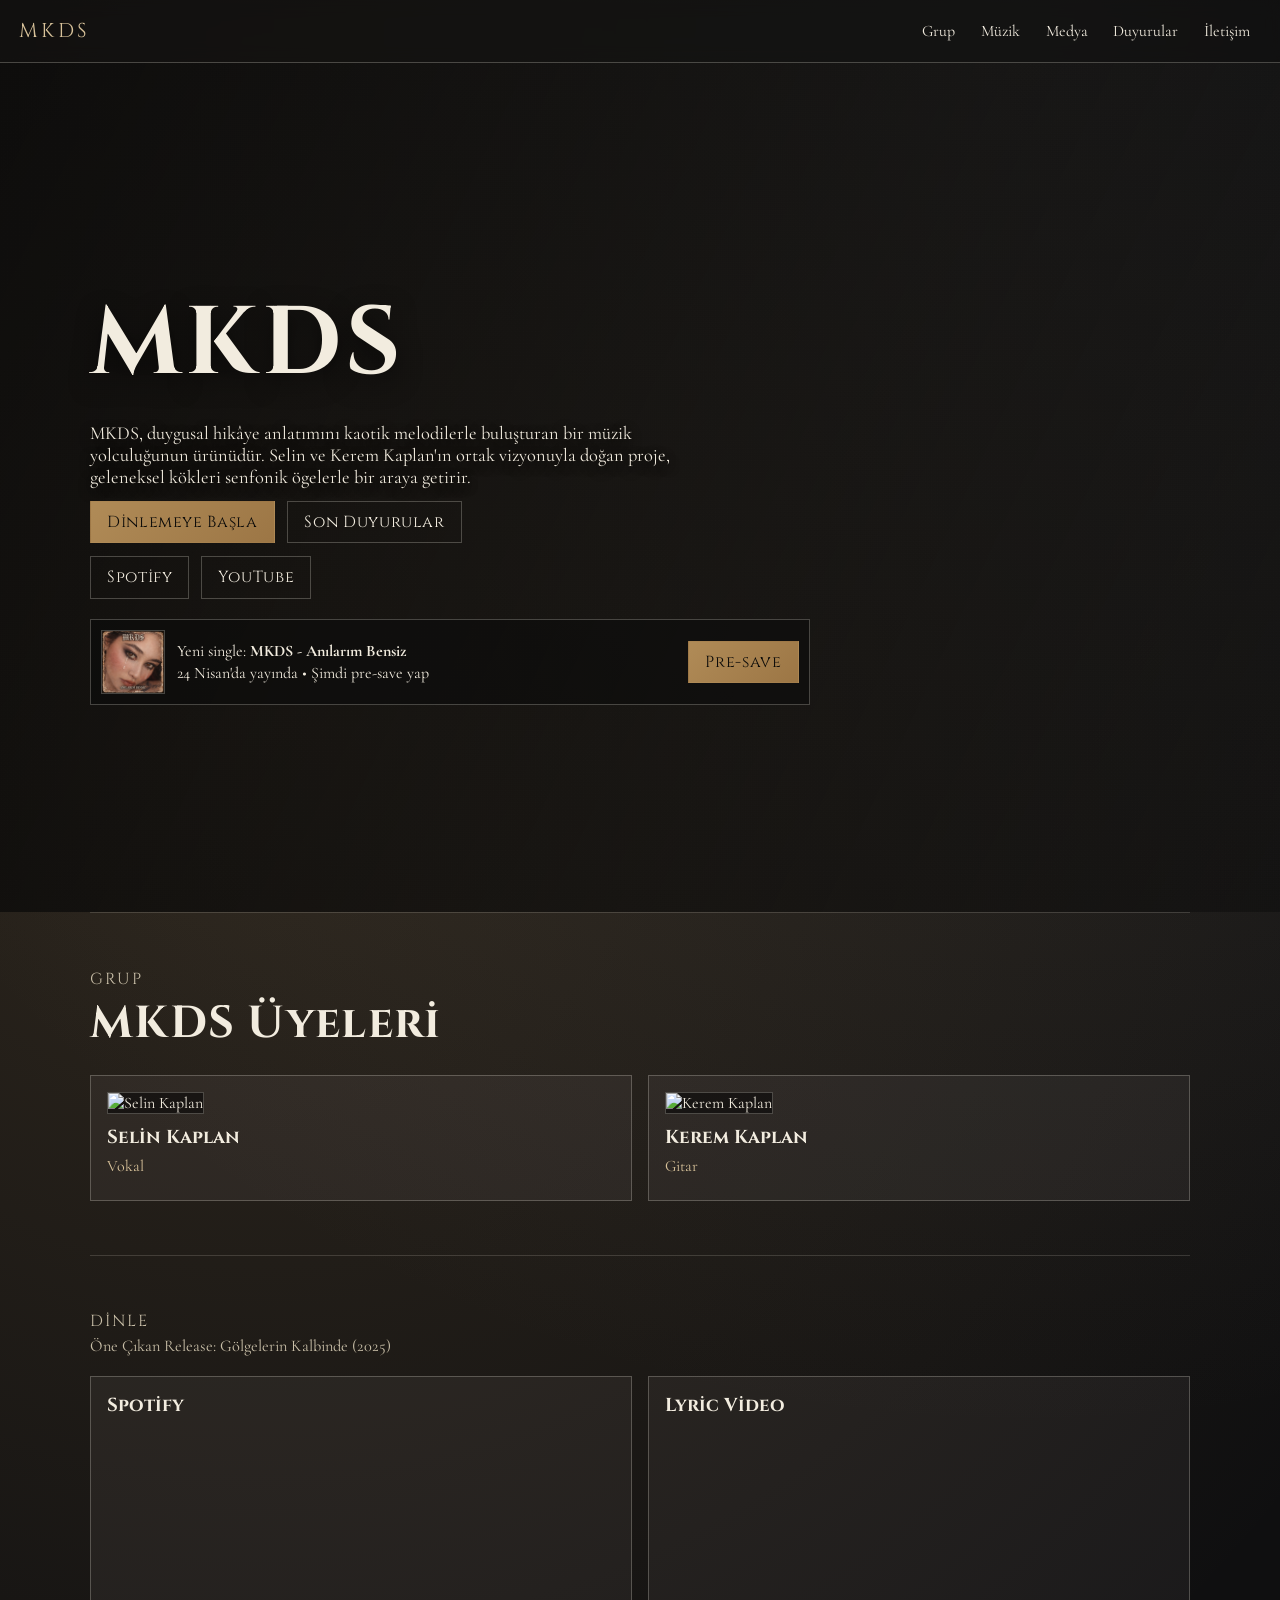
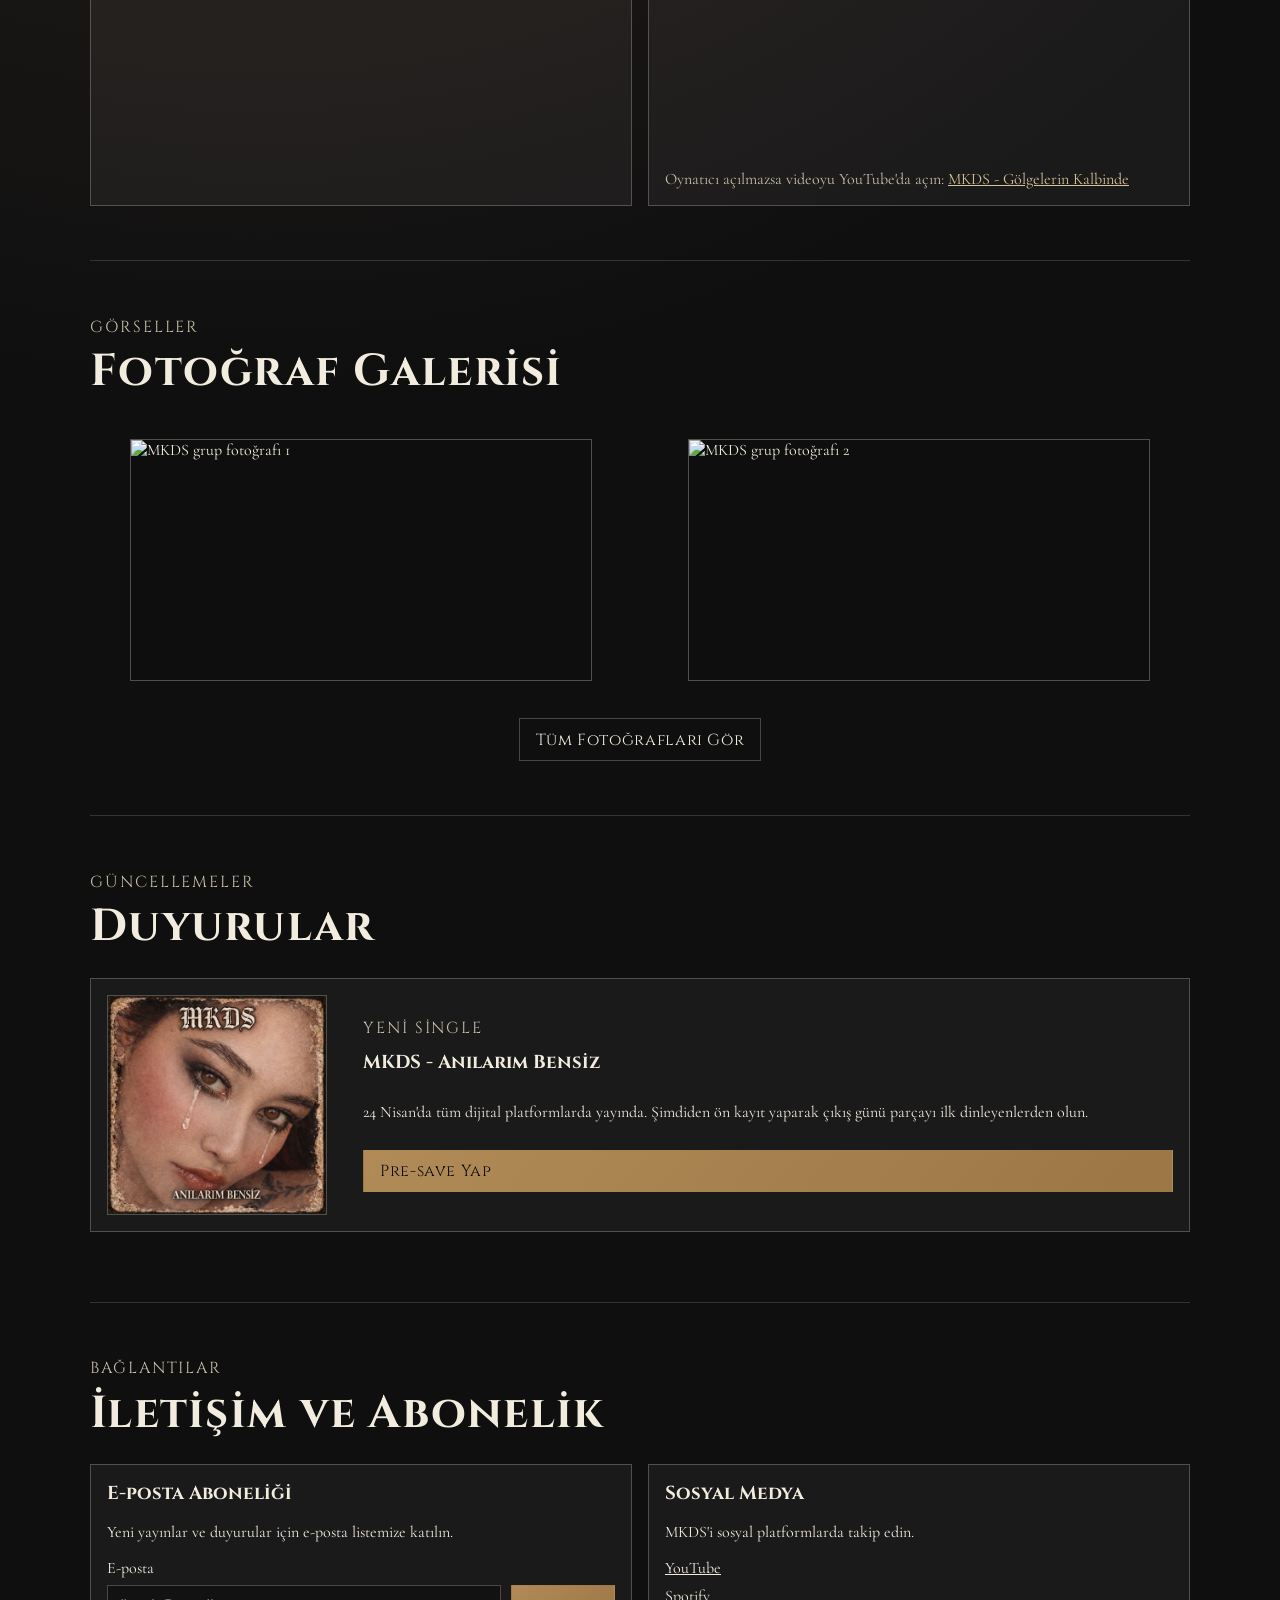
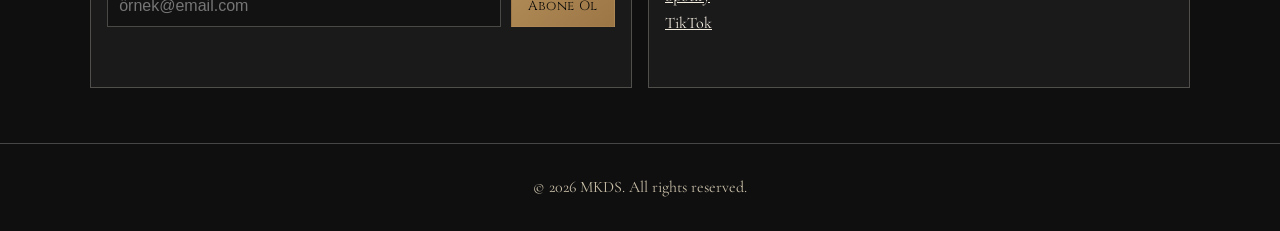
==== commit 754a854d: "Remove countdown feature and adjust hero section styles for improved layout" ====
--- a/index.html
+++ b/index.html
@@ -76,12 +76,6 @@
             <div class="hero-presave-text">
               <p>Yeni single: <strong>MKDS - Anılarım Bensiz</strong></p>
               <p>24 Nisan'da yayında • Şimdi pre-save yap</p>
-              <p class="countdown-row">
-                Yayına kalan süre:
-                <span id="hero-release-countdown" data-release-date="2026-04-24T00:00:00+03:00"
-                  >hesaplanıyor...</span
-                >
-              </p>
             </div>
             <a
               class="btn btn-primary"
--- a/styles.css
+++ b/styles.css
@@ -9,6 +9,7 @@
   --accent-2: #d8c29a;
   --danger: #d36363;
   --success: #7ab67a;
+  --hero-banner-ratio: 1.506;
 }
 
 * {
@@ -99,12 +100,12 @@
 }
 
 .hero {
-  min-height: 84vh;
+  min-height: calc(100vw / var(--hero-banner-ratio));
   display: flex;
   align-items: center;
   width: 100vw;
   margin-left: calc(50% - 50vw);
-  padding: 2.8rem 0 1.8rem;
+  padding: clamp(1.2rem, 3vw, 2.8rem) 0 1.8rem;
   position: relative;
   overflow: hidden;
 }
@@ -123,7 +124,7 @@
   z-index: 0;
   background:
     linear-gradient(115deg, rgba(8, 8, 8, 0.78), rgba(8, 8, 8, 0.4)),
-    url("assets/images/banner.png") center center / cover no-repeat;
+    url("assets/images/banner.png") center top / 100% auto no-repeat;
 }
 
 .hero > * {
@@ -208,16 +209,6 @@
 
 .hero-presave-text p {
   margin: 0;
-}
-
-.countdown-row {
-  color: var(--accent-2);
-  font-family: "Cinzel", serif;
-  letter-spacing: 0.02rem;
-}
-
-#hero-release-countdown {
-  font-weight: 700;
 }
 
 .hero-presave .btn {
@@ -396,8 +387,9 @@
 }
 
 .single-highlight img {
-  width: 100%;
-  max-width: 420px;
+  width: min(100%, 220px);
+  aspect-ratio: 1 / 1;
+  height: auto;
   justify-self: center;
   object-fit: cover;
   border: 1px solid var(--line);
@@ -537,12 +529,12 @@
   }
 
   .single-highlight {
-    grid-template-columns: minmax(260px, 360px) 1fr;
+    grid-template-columns: minmax(180px, 240px) 1fr;
     align-items: center;
   }
 
   .single-highlight img {
-    max-width: none;
+    justify-self: start;
   }
 
   .field-row {
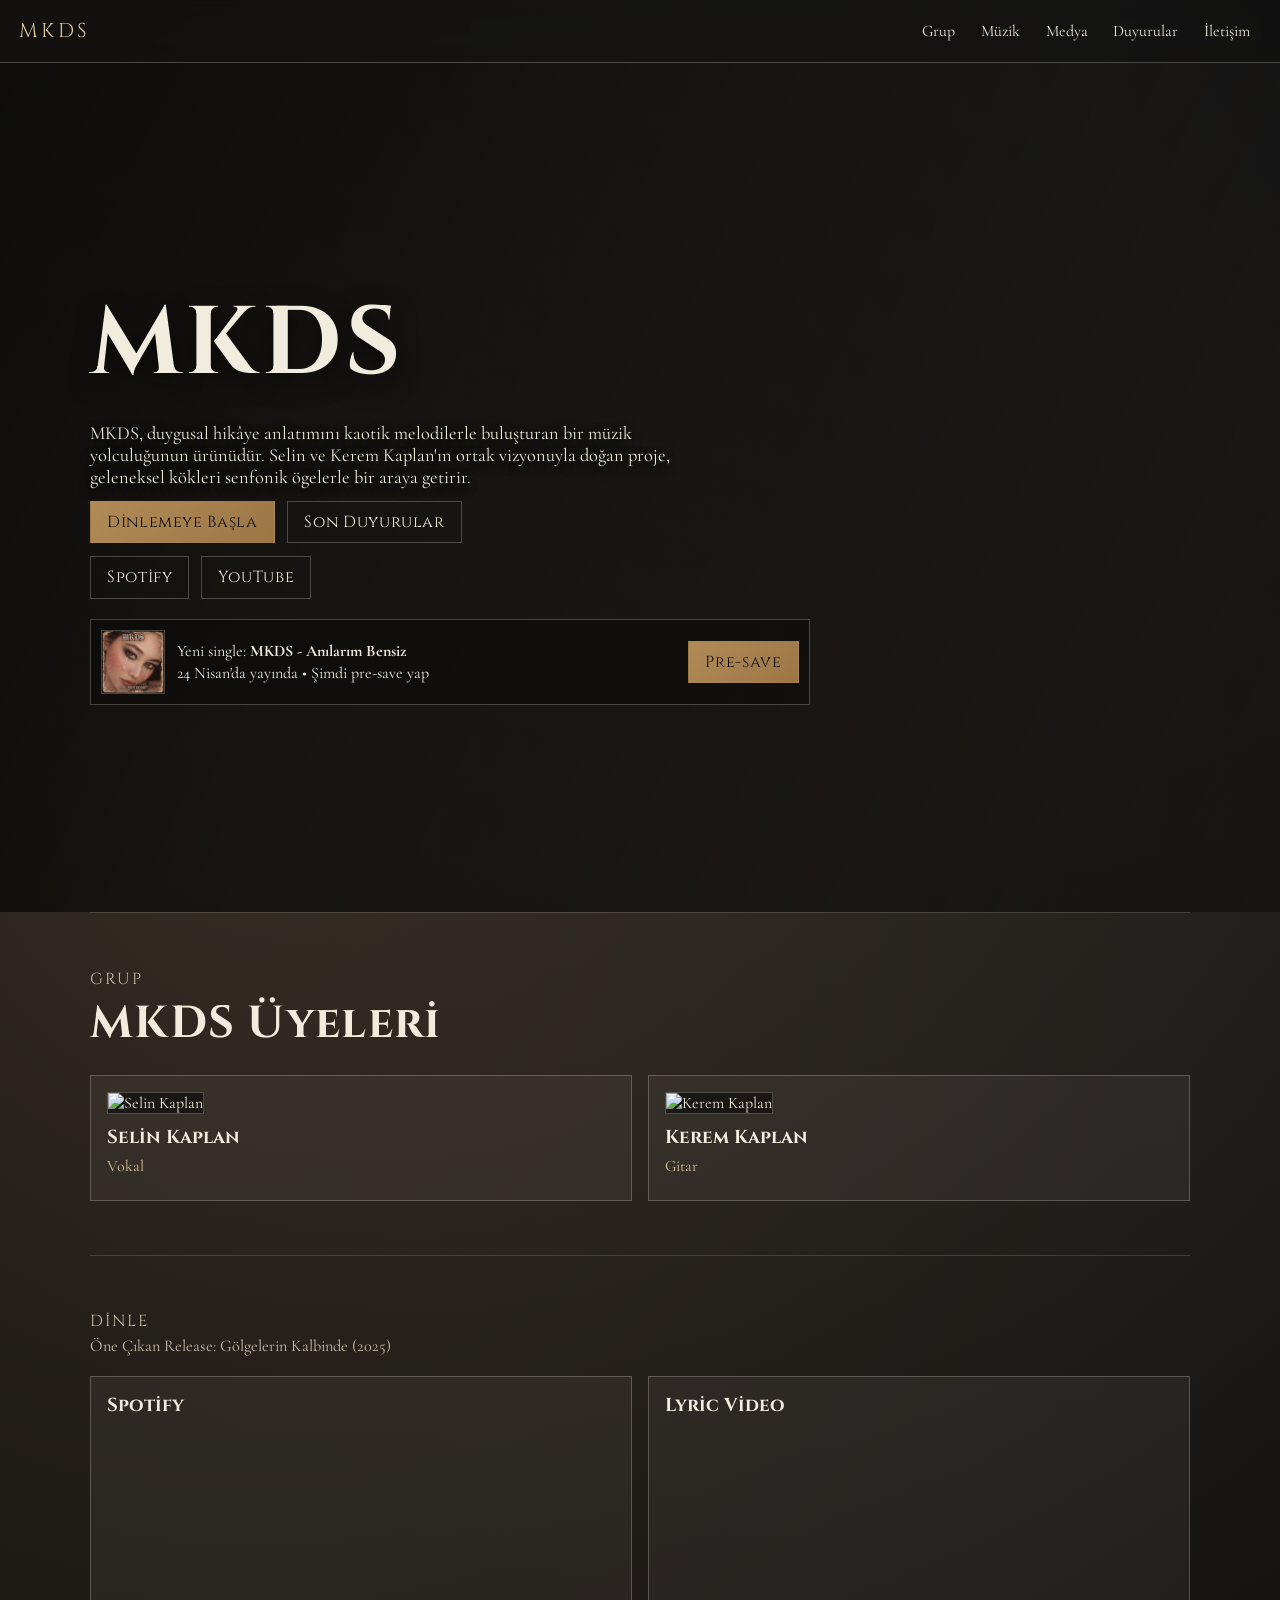
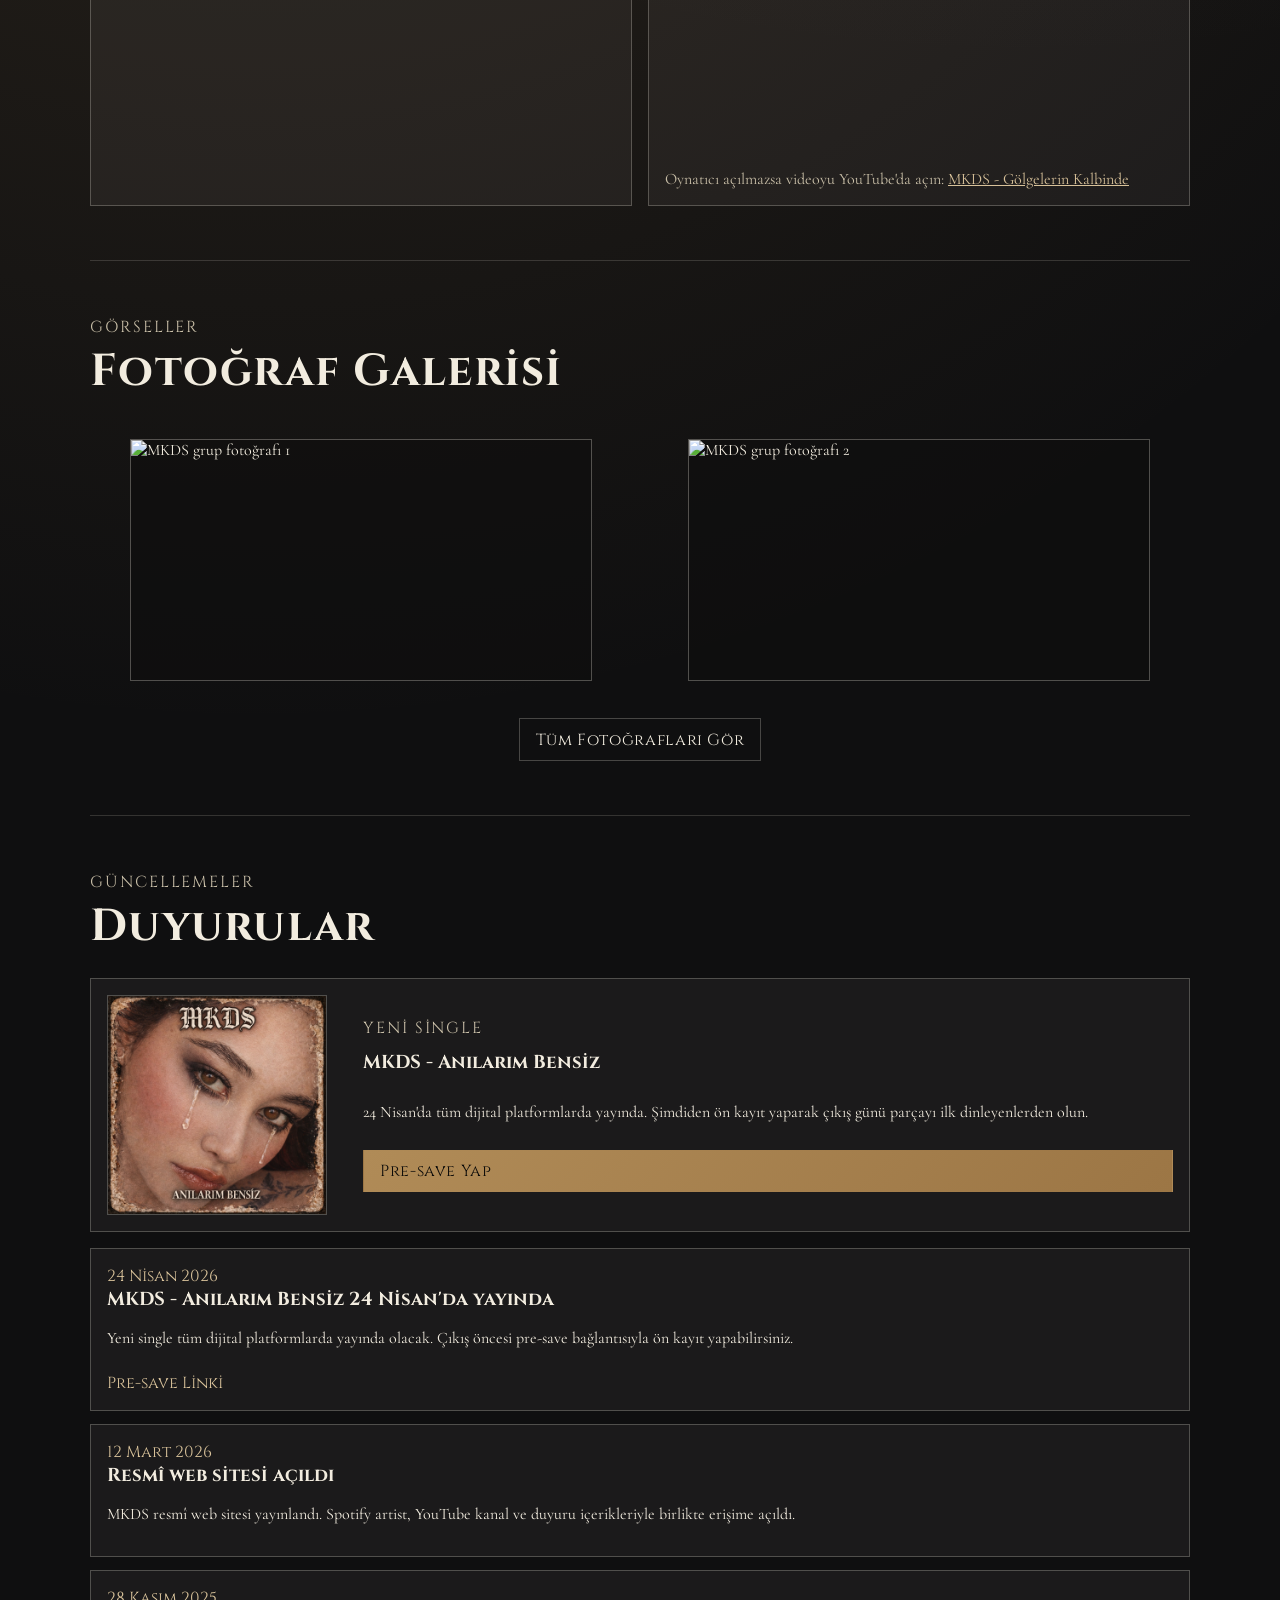
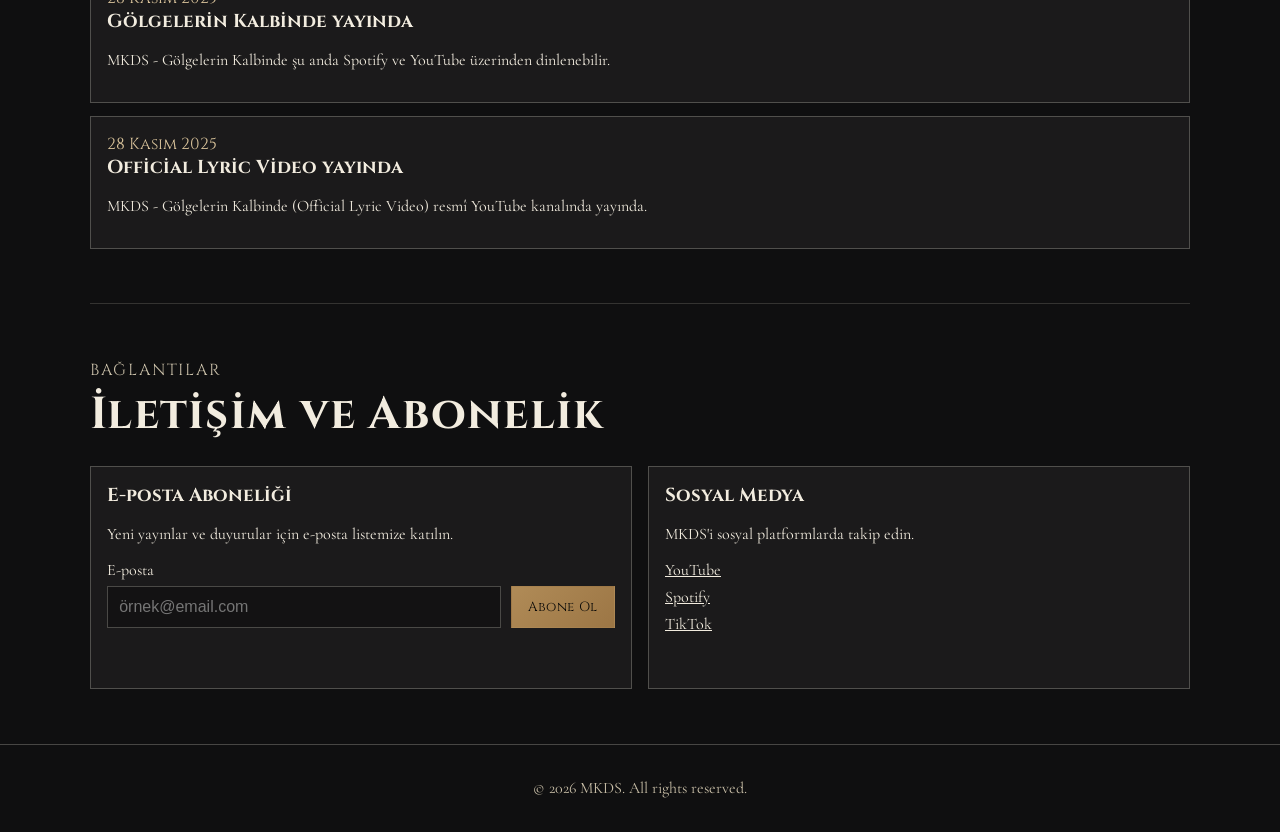
==== commit 35ba27dd: "Add favicon and update title for consistency across pages" ====
--- a/index.html
+++ b/index.html
@@ -3,12 +3,12 @@
   <head>
     <meta charset="UTF-8" />
     <meta name="viewport" content="width=device-width, initial-scale=1.0" />
-    <title>MKDS | Official Website</title>
+    <title>MKDS | Resmi Websitesi</title>
     <meta
       name="description"
       content="MKDS resmî web sitesi. Senfonik Rock, Metal ve Gothic Rock sound'unu modern, lüks ve minimalist bir estetikle keşfedin. Güncel release: Gölgelerin Kalbinde."
     />
-    <meta property="og:title" content="MKDS | Official Website" />
+    <meta property="og:title" content="MKDS | Resmi Websitesi" />
     <meta
       property="og:description"
       content="Kerem Kaplan ve Selin Kaplan'dan oluşan MKDS'nin resmî web sitesi."
@@ -20,6 +20,8 @@
       href="https://fonts.googleapis.com/css2?family=Cinzel:wght@400;600;700&family=Cormorant+Garamond:wght@400;500;600&display=swap"
       rel="stylesheet"
     />
+    <link rel="icon" type="image/svg+xml" href="assets/images/mkds-favicon.svg" />
+    <link rel="shortcut icon" href="assets/images/mkds-favicon.svg" />
     <link rel="stylesheet" href="styles.css" />
   </head>
   <body>
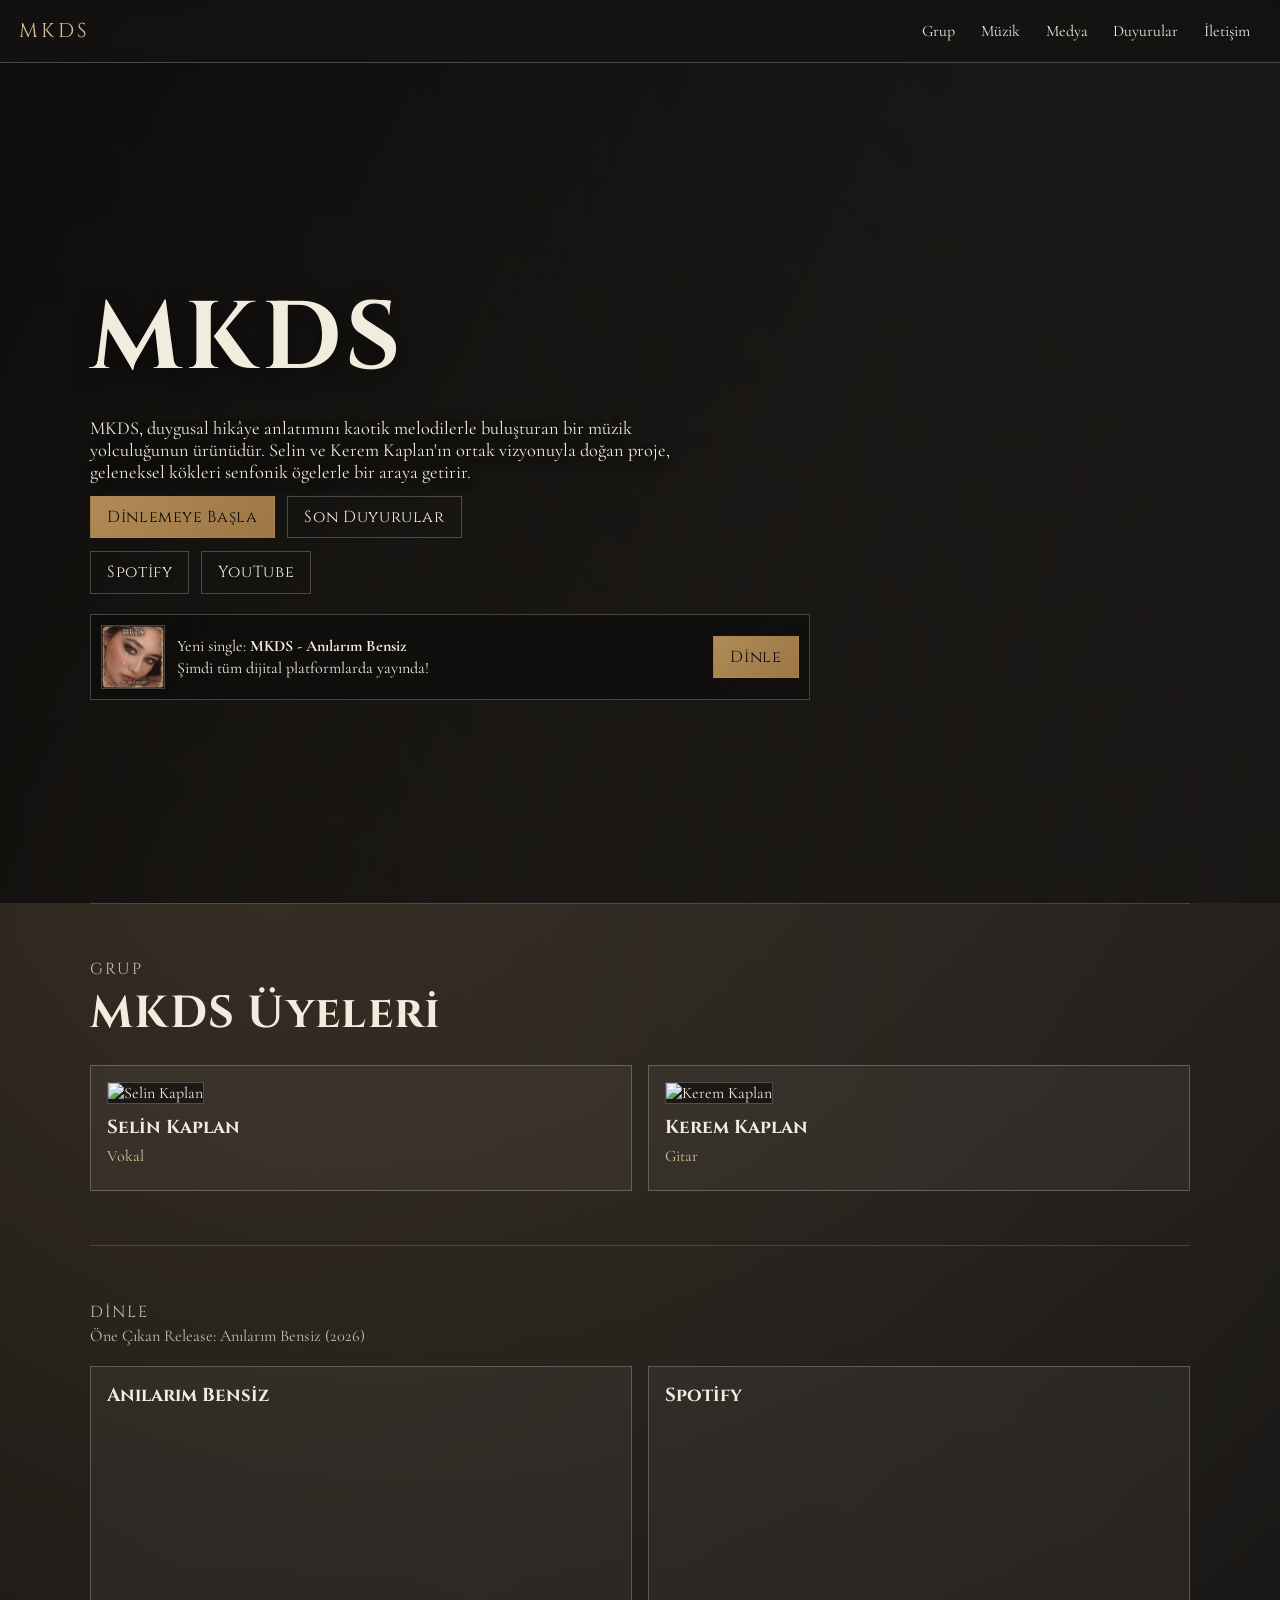
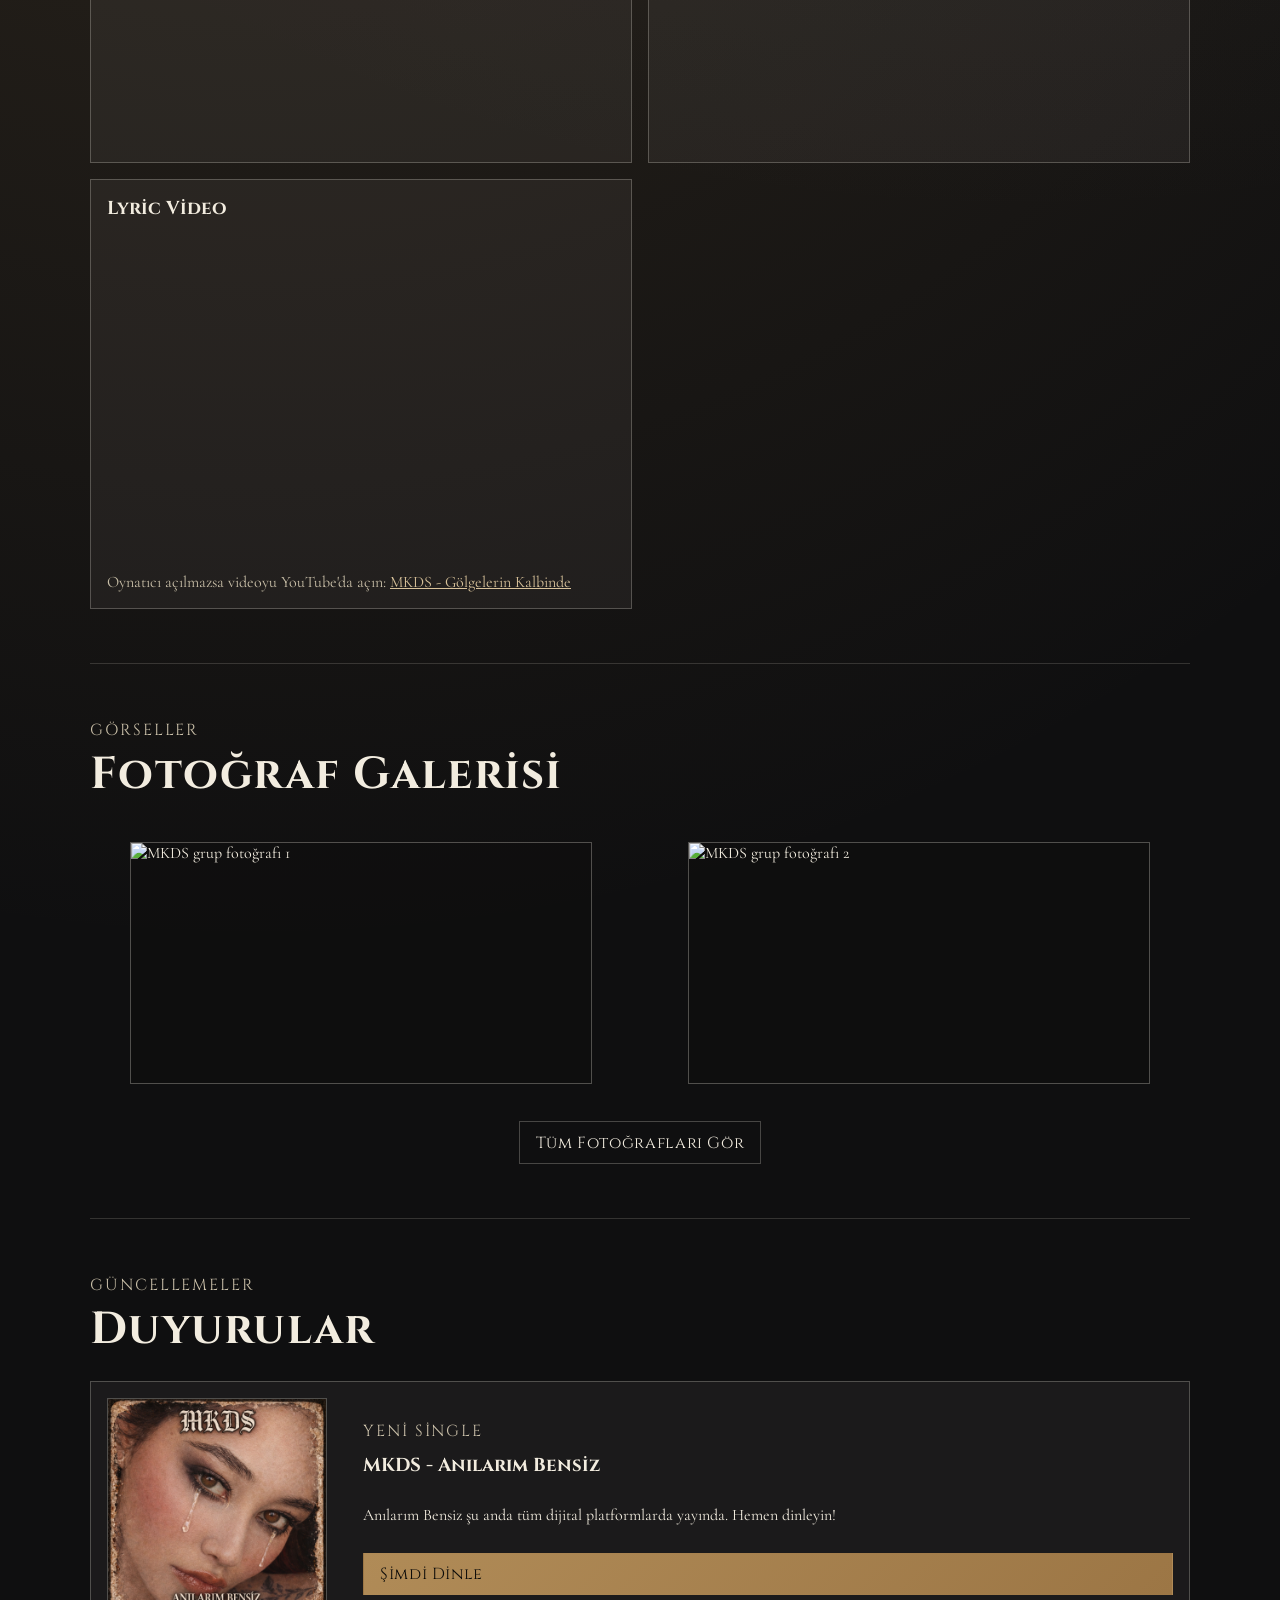
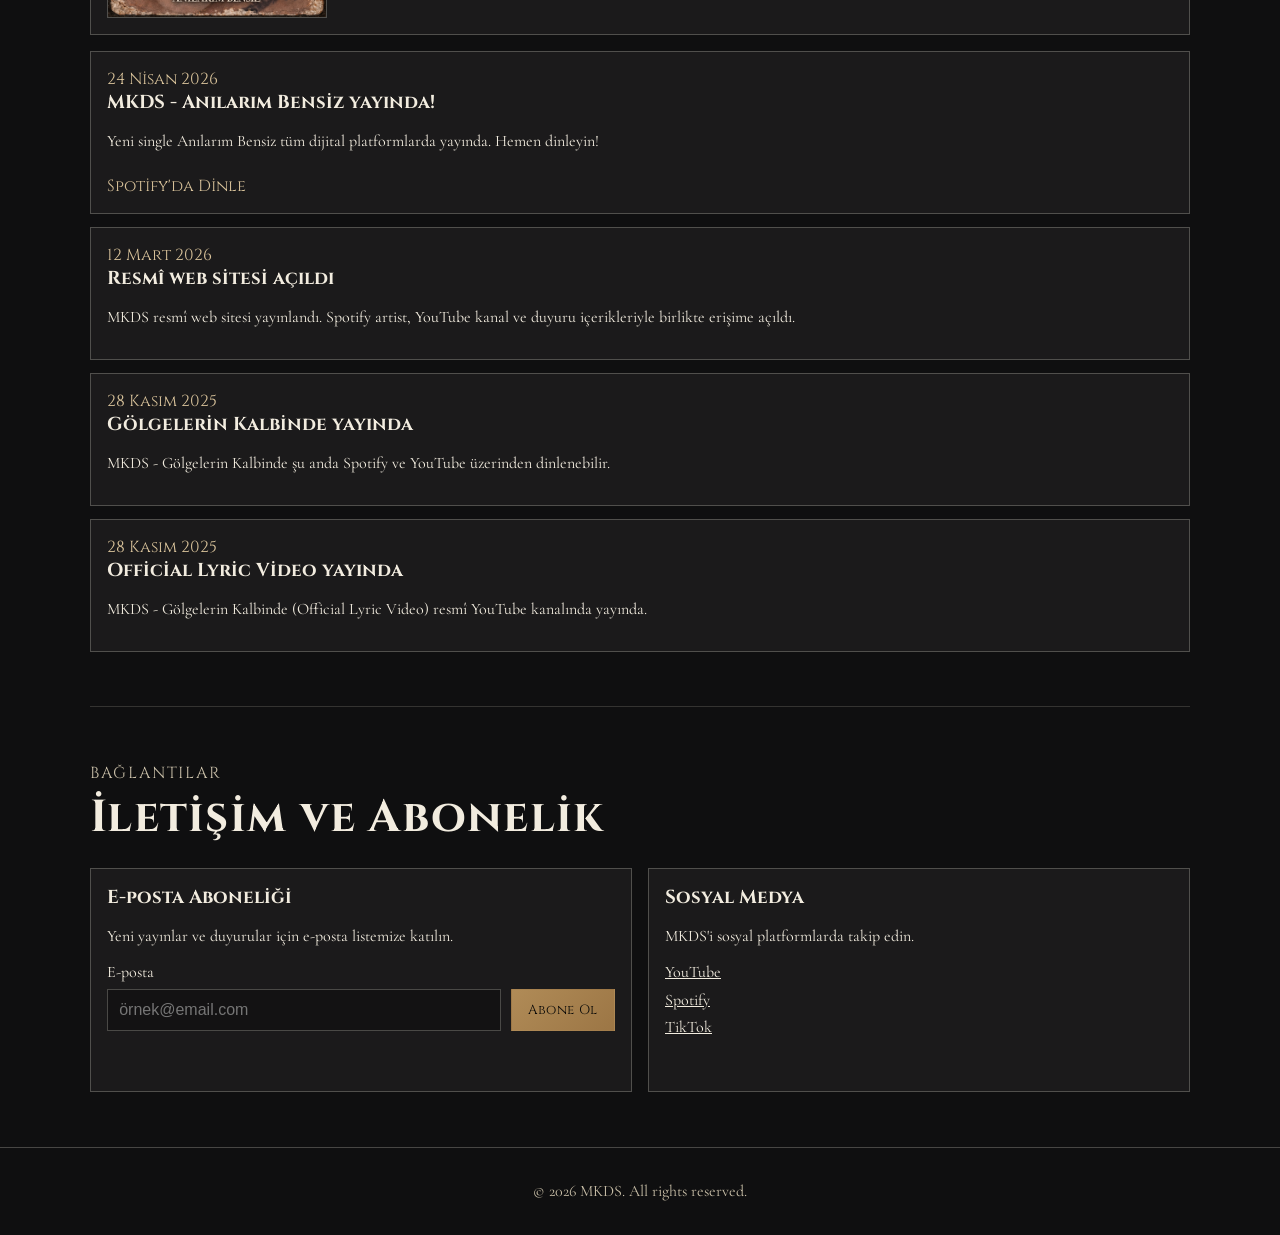
==== commit 82b8af8a: "Update announcement details for new single "Anılarım Bensiz" and adjust links for consistency Co-aut" ====
--- a/index.html
+++ b/index.html
@@ -6,7 +6,7 @@
     <title>MKDS | Resmi Websitesi</title>
     <meta
       name="description"
-      content="MKDS resmî web sitesi. Senfonik Rock, Metal ve Gothic Rock sound'unu modern, lüks ve minimalist bir estetikle keşfedin. Güncel release: Gölgelerin Kalbinde."
+      content="MKDS resmî web sitesi. Senfonik Rock, Metal ve Gothic Rock sound'unu modern, lüks ve minimalist bir estetikle keşfedin. Güncel release: Anılarım Bensiz."
     />
     <meta property="og:title" content="MKDS | Resmi Websitesi" />
     <meta
@@ -69,7 +69,7 @@
               >YouTube</a
             >
           </div>
-          <div class="hero-presave" aria-label="Anılarım Bensiz pre-save çağrısı">
+          <div class="hero-presave" aria-label="Anılarım Bensiz dinle">
             <img
               src="assets/images/anilarim-bensiz-cover.png"
               alt="MKDS - Anılarım Bensiz kapak görseli"
@@ -77,14 +77,14 @@
             />
             <div class="hero-presave-text">
               <p>Yeni single: <strong>MKDS - Anılarım Bensiz</strong></p>
-              <p>24 Nisan'da yayında • Şimdi pre-save yap</p>
+              <p>Şimdi tüm dijital platformlarda yayında!</p>
             </div>
             <a
               class="btn btn-primary"
-              href="https://distrokid.com/hyperfollow/mkds/anlarm-bensiz"
-              target="_blank"
-              rel="noopener noreferrer"
-              >Pre-save</a
+              href="https://open.spotify.com/track/3LbDr4lvkzxyift2mnecMO"
+              target="_blank"
+              rel="noopener noreferrer"
+              >Dinle</a
             >
           </div>
         </div>
@@ -123,11 +123,22 @@
         <div class="section-head">
           <p class="kicker">Dinle</p>
           <p class="statline">
-            Öne Çıkan Release: Gölgelerin Kalbinde (2025)
+            Öne Çıkan Release: Anılarım Bensiz (2026)
           </p>
         </div>
 
         <div class="players-grid">
+          <article class="player-card">
+            <h3>Anılarım Bensiz</h3>
+            <iframe
+              title="MKDS - Anılarım Bensiz Spotify Player"
+              style="border-radius:12px"
+              src="https://open.spotify.com/embed/track/3LbDr4lvkzxyift2mnecMO?utm_source=generator&theme=0"
+              allow="autoplay; clipboard-write; encrypted-media; fullscreen; picture-in-picture"
+              loading="lazy"
+            ></iframe>
+          </article>
+
           <article class="player-card">
             <h3>Spotify</h3>
             <iframe
@@ -194,15 +205,15 @@
             <p class="kicker">Yeni Single</p>
             <h3>MKDS - Anılarım Bensiz</h3>
             <p>
-              24 Nisan'da tüm dijital platformlarda yayında. Şimdiden ön kayıt
-              yaparak çıkış günü parçayı ilk dinleyenlerden olun.
+              Anılarım Bensiz şu anda tüm dijital platformlarda yayında.
+              Hemen dinleyin!
             </p>
             <a
               class="btn btn-primary"
-              href="https://distrokid.com/hyperfollow/mkds/anlarm-bensiz"
-              target="_blank"
-              rel="noopener noreferrer"
-              >Pre-save Yap</a
+              href="https://open.spotify.com/track/3LbDr4lvkzxyift2mnecMO"
+              target="_blank"
+              rel="noopener noreferrer"
+              >Şimdi Dinle</a
             >
           </div>
         </article>
--- a/styles.css
+++ b/styles.css
@@ -10,6 +10,8 @@
   --danger: #d36363;
   --success: #7ab67a;
   --hero-banner-ratio: 1.506;
+  --hero-min-height: 320px;
+  --hero-max-height: 840px;
 }
 
 * {
@@ -20,6 +22,7 @@
 body {
   margin: 0;
   padding: 0;
+  overflow-x: hidden;
   background:
     radial-gradient(circle at 20% 20%, rgba(176, 139, 87, 0.2), transparent 45%),
     radial-gradient(circle at 80% 0%, rgba(120, 120, 120, 0.2), transparent 40%),
@@ -95,16 +98,25 @@
 }
 
 main {
+  width: 100%;
+  margin: 0;
+}
+
+main > .section:not(.hero) {
   width: min(1100px, 92%);
   margin: 0 auto;
 }
 
 .hero {
-  min-height: calc(100vw / var(--hero-banner-ratio));
+  min-height: clamp(
+    var(--hero-min-height),
+    calc(100vw / var(--hero-banner-ratio)),
+    var(--hero-max-height)
+  );
   display: flex;
   align-items: center;
-  width: 100vw;
-  margin-left: calc(50% - 50vw);
+  width: 100%;
+  margin-left: 0;
   padding: clamp(1.2rem, 3vw, 2.8rem) 0 1.8rem;
   position: relative;
   overflow: hidden;
